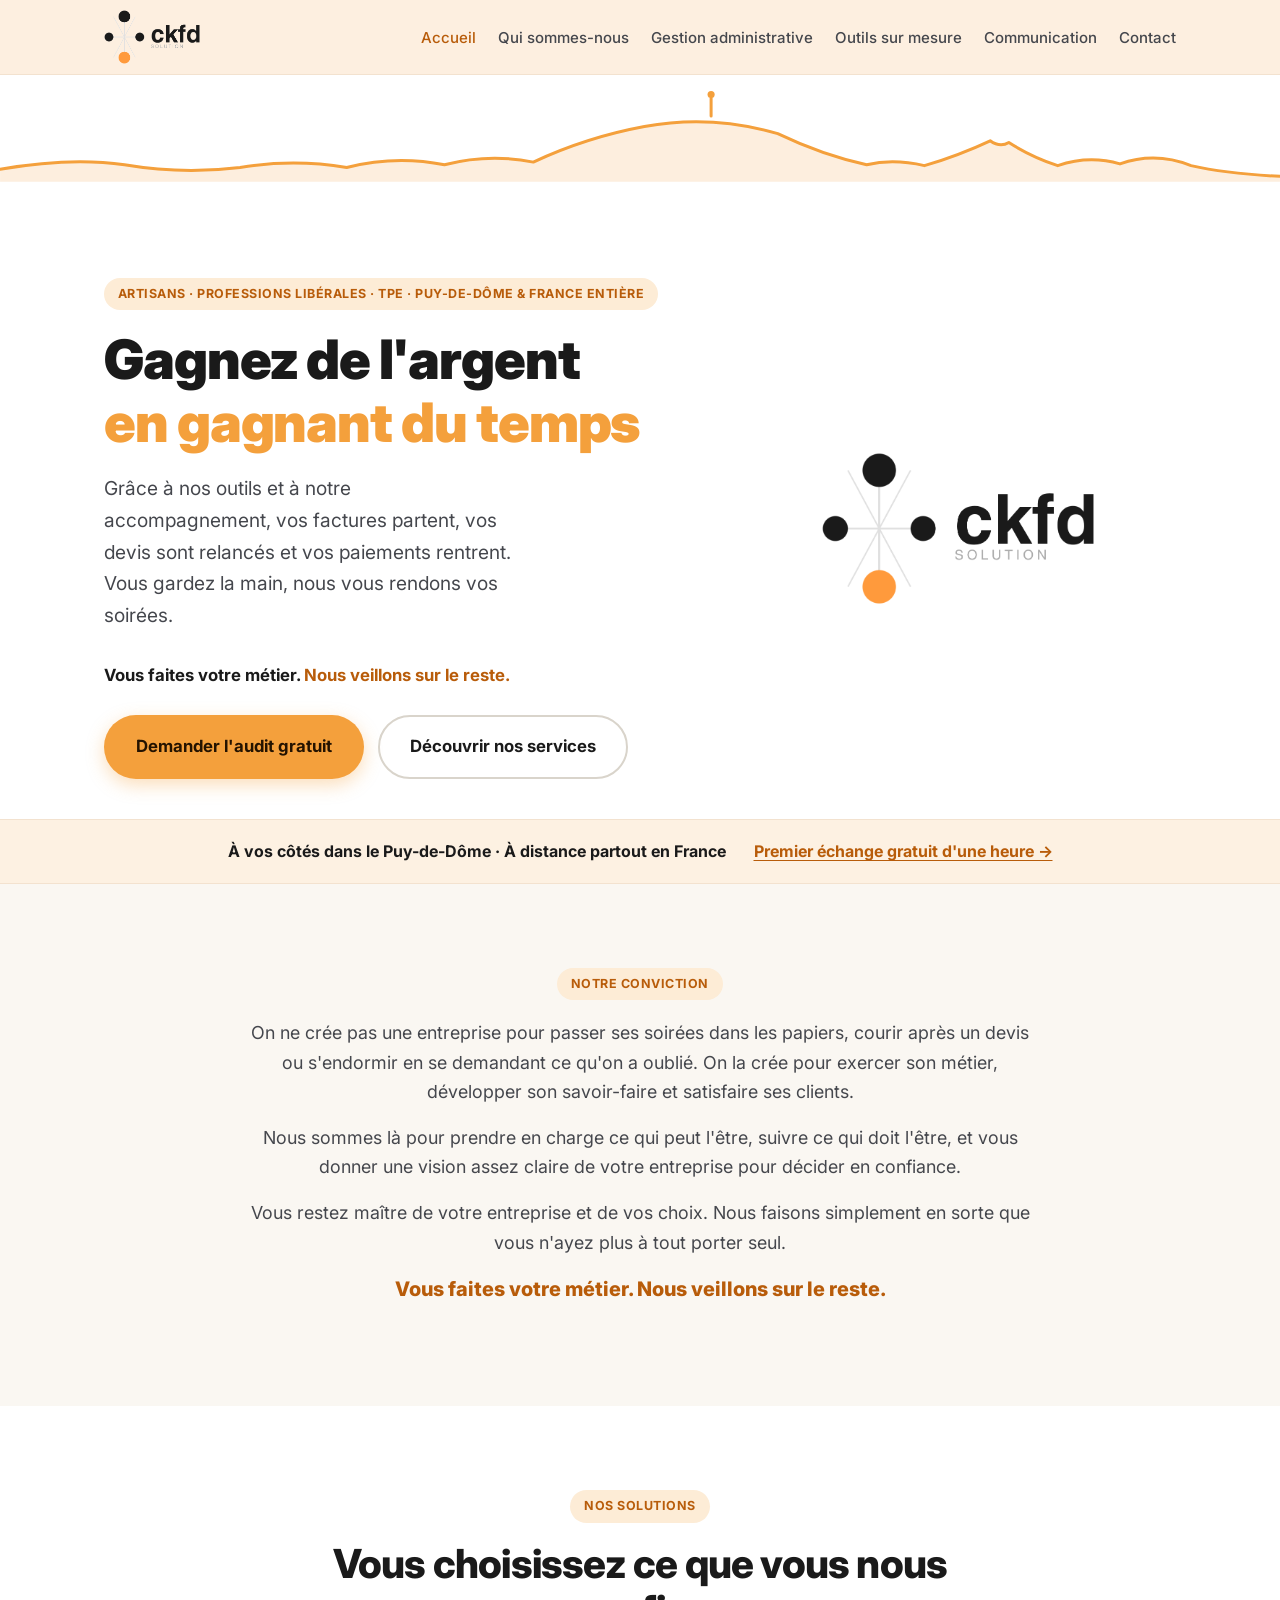
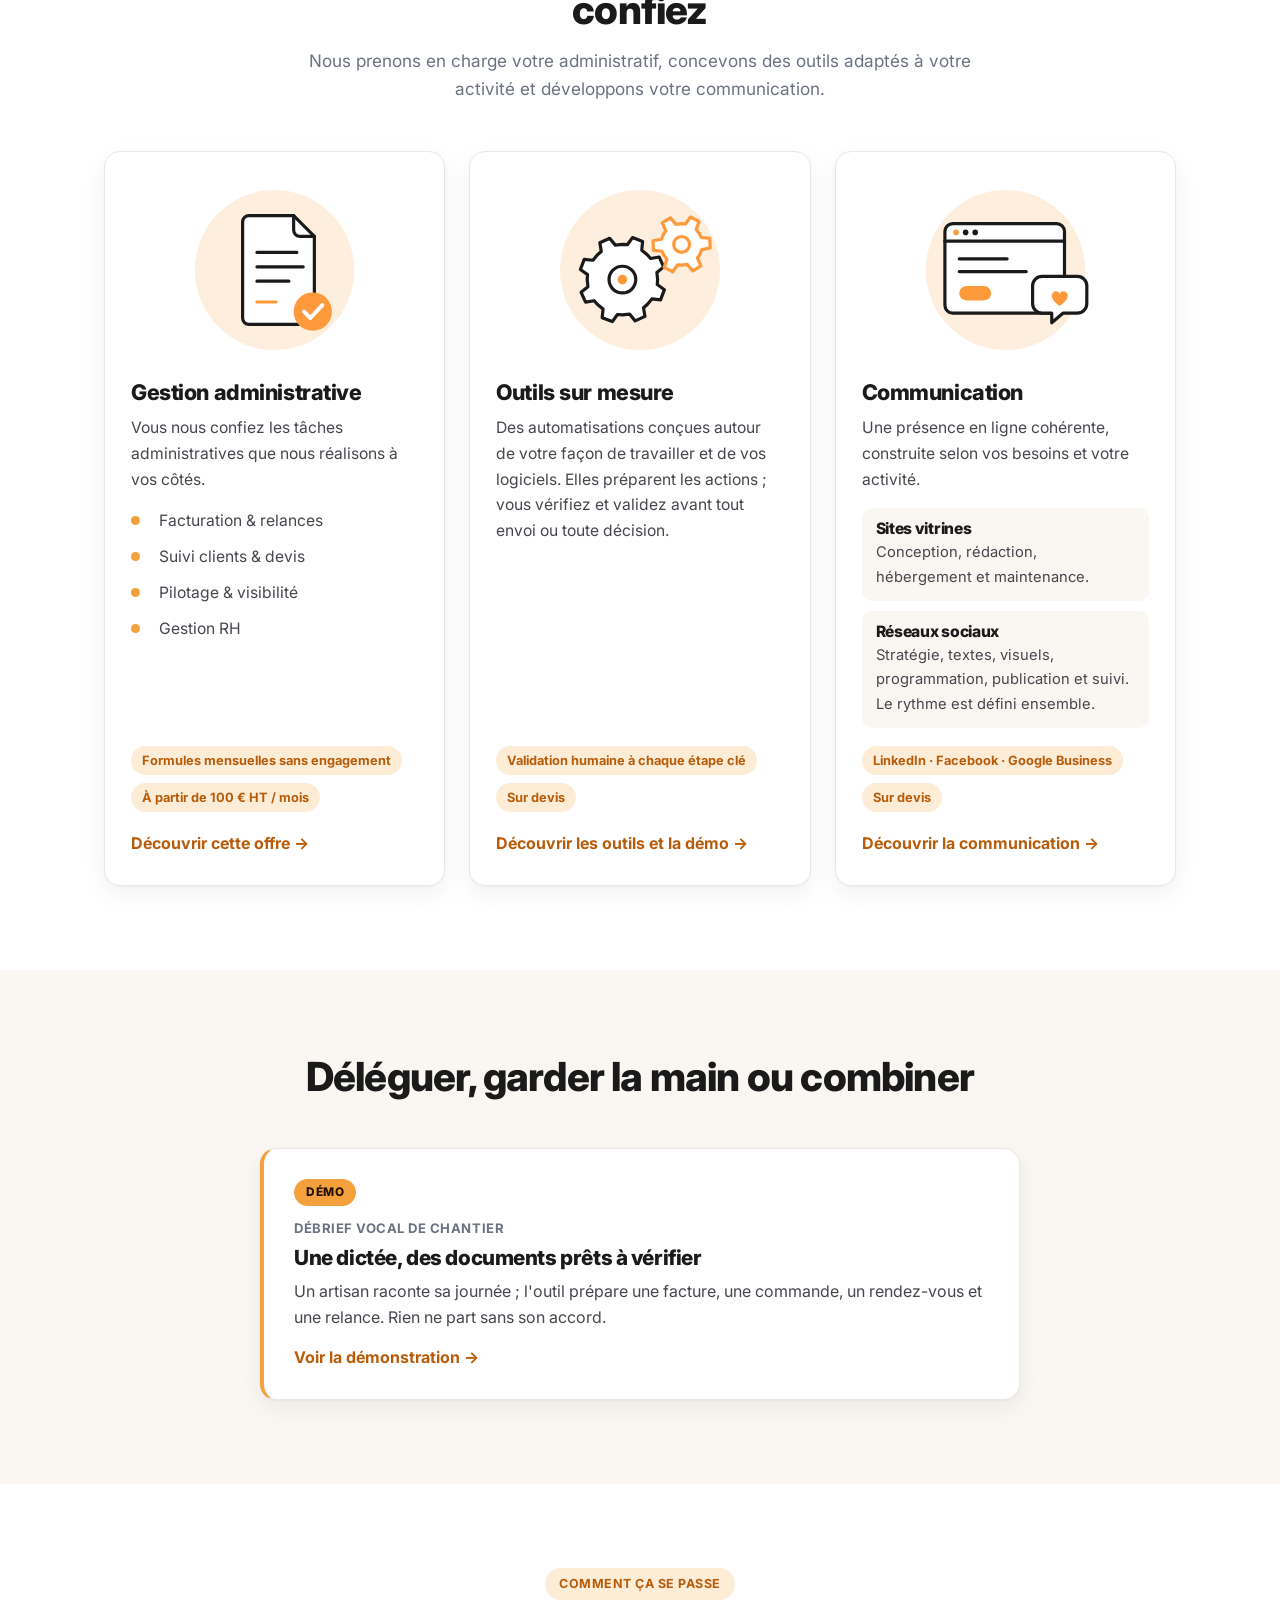
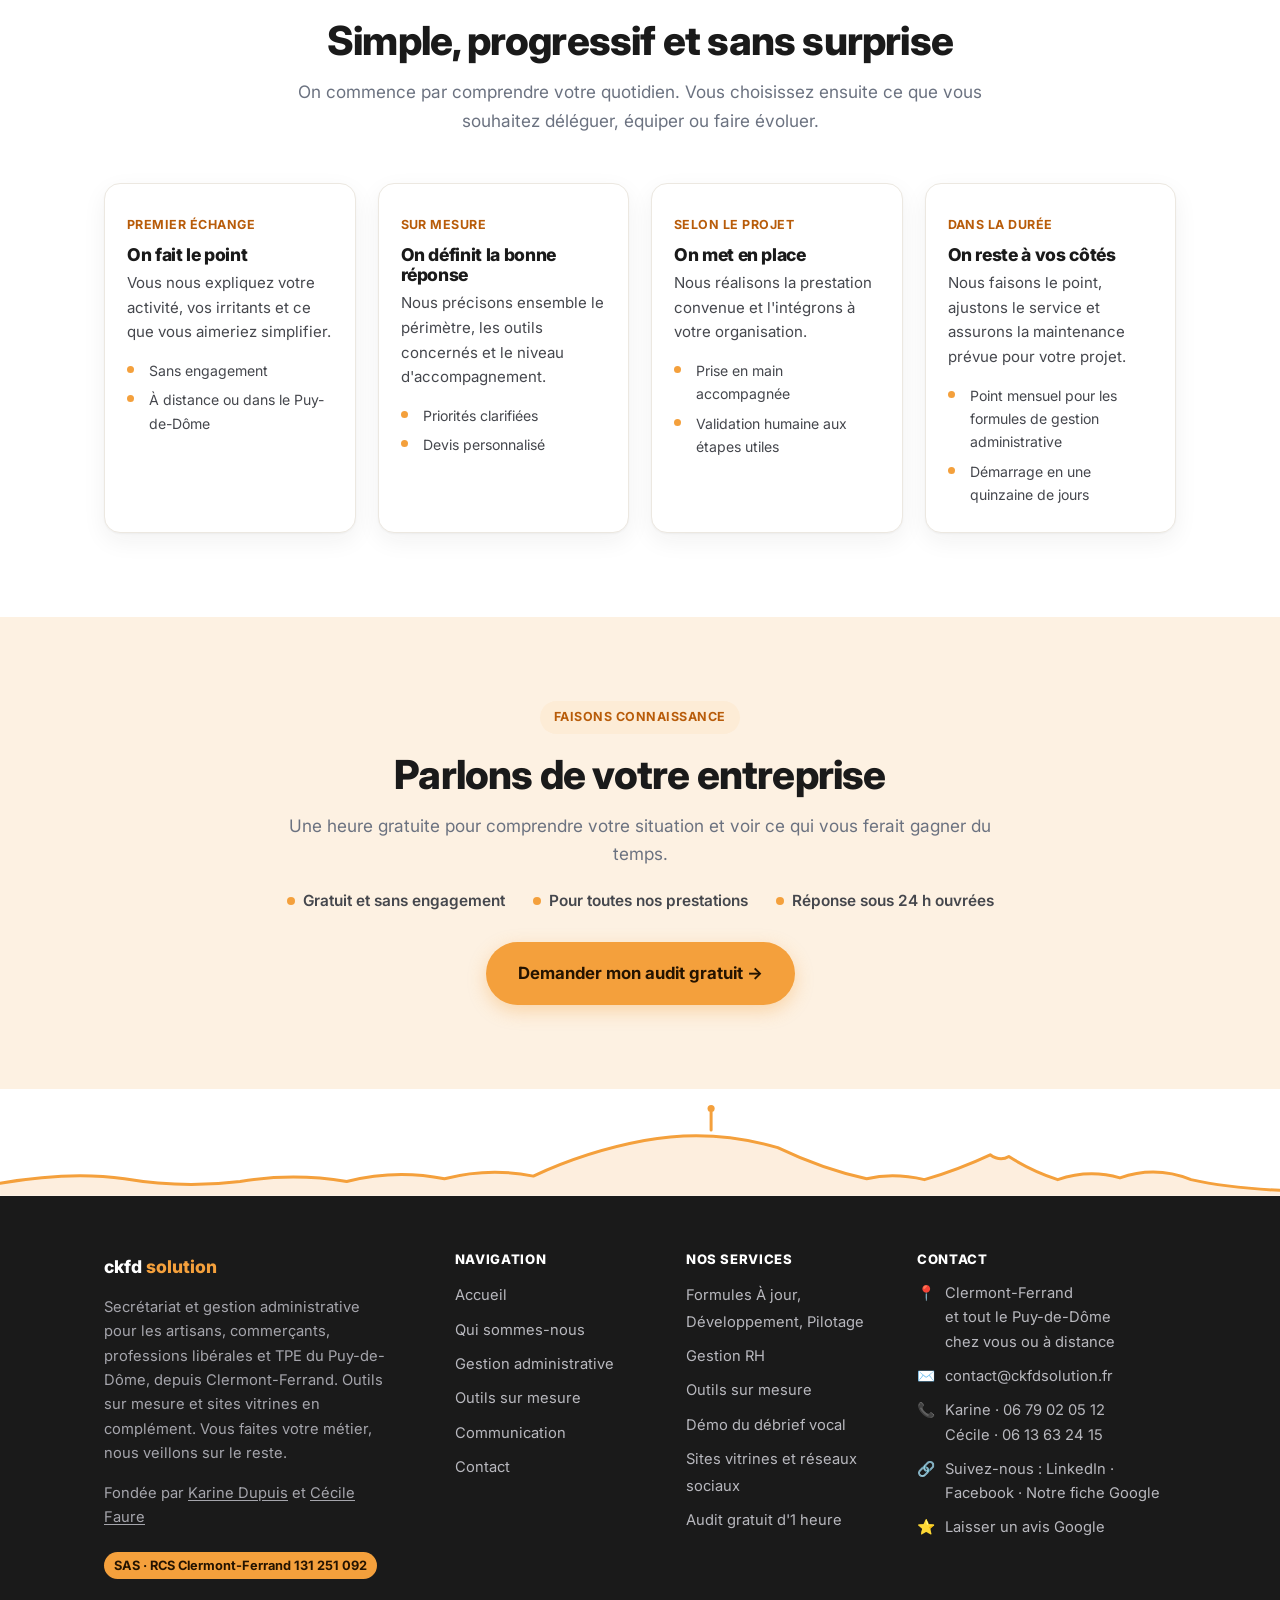
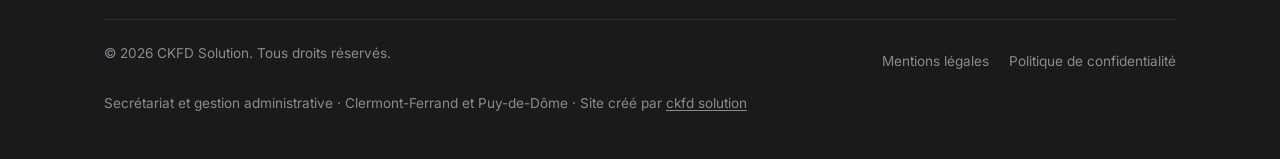
==== index.html @ d15d769a "SEO : nouveau pied de page commun aux 8 pages (zone, fondatrices, réseaux, avis Google) Co-Authored-" ====
<!DOCTYPE html>
<html lang="fr">
<head>
  <meta charset="UTF-8">
  <meta name="viewport" content="width=device-width, initial-scale=1.0">
  <meta name="msvalidate.01" content="67AC77910C7FA93479D313AF6CF95328" />
  <title>Secrétaire indépendante à Clermont-Ferrand · CKFD Solution</title>
  <meta name="description" content="Secrétaire indépendante à Clermont-Ferrand pour artisans et TPE du Puy-de-Dôme : facturation, relances de devis et de factures, gestion administrative.">
  <link rel="canonical" href="https://www.ckfdsolution.fr/">
  <meta property="og:type" content="website">
  <meta property="og:site_name" content="CKFD Solution">
  <meta property="og:locale" content="fr_FR">
  <meta property="og:title" content="Secrétaire indépendante à Clermont-Ferrand · CKFD Solution">
  <meta property="og:description" content="Secrétaire indépendante à Clermont-Ferrand pour artisans et TPE du Puy-de-Dôme : facturation, relances de devis et de factures, gestion administrative.">
  <meta property="og:url" content="https://www.ckfdsolution.fr/">
  <meta property="og:image" content="https://www.ckfdsolution.fr/assets/karine-cecile.jpg">
  <meta property="og:image:width" content="1600">
  <meta property="og:image:height" content="737">
  <meta property="og:image:alt" content="Karine Dupuis et Cécile Faure, fondatrices de CKFD Solution">
  <meta name="twitter:card" content="summary_large_image">
  <link rel="icon" href="/assets/favicon-48.png" sizes="48x48" type="image/png">
  <link rel="apple-touch-icon" href="/assets/apple-touch-icon.png">
  <link rel="preconnect" href="https://fonts.googleapis.com">
  <link rel="preconnect" href="https://fonts.gstatic.com" crossorigin>
  <link href="https://fonts.googleapis.com/css2?family=Inter:wght@300;400;500;600;700;800;900&display=swap" rel="stylesheet">
  <link rel="stylesheet" href="styles.css">
  <script type="application/ld+json">
{
    "@context": "https://schema.org",
    "@type": "ProfessionalService",
    "@id": "https://www.ckfdsolution.fr/#entreprise",
    "name": "CKFD Solution",
    "legalName": "CKFD Solution SAS",
    "url": "https://www.ckfdsolution.fr/",
    "logo": "https://www.ckfdsolution.fr/assets/logo-ckfd.png",
    "image": "https://www.ckfdsolution.fr/assets/karine-cecile.jpg",
    "description": "Gestion administrative et RH pour les artisans, professions libérales et TPE du Puy-de-Dôme : facturation, relances, suivi des devis, préparation de la paie, tableaux de bord. Outils sur mesure, sites vitrines et réseaux sociaux partout en France.",
    "slogan": "Vous faites votre métier. Nous veillons sur le reste.",
    "email": "contact@ckfdsolution.fr",
    "telephone": "+33679020512",
    "address": {
      "@type": "PostalAddress",
      "streetAddress": "34 rue du Clos Four",
      "postalCode": "63100",
      "addressLocality": "Clermont-Ferrand",
      "addressRegion": "Auvergne-Rhône-Alpes",
      "addressCountry": "FR"
    },
    "areaServed": [
      { "@type": "AdministrativeArea", "name": "Puy-de-Dôme" },
      { "@type": "Country", "name": "France" }
    ],
    "identifier": [
      {
        "@type": "PropertyValue",
        "propertyID": "SIRET",
        "value": "13125109200014"
      }
    ],
    "founder": [
      {
        "@type": "Person",
        "name": "Karine Dupuis",
          "sameAs": "https://www.linkedin.com/in/karinedupuis-ckfd",
        "jobTitle": "Présidente",
        "telephone": "+33679020512"
      },
      {
        "@type": "Person",
        "name": "Cécile Faure",
          "sameAs": "https://www.linkedin.com/in/cecilefaureckfd",
        "jobTitle": "Directrice générale",
        "telephone": "+33613632415"
      }
    ],
    "knowsAbout": [
      "Gestion administrative",
      "Facturation",
      "Relance des impayés",
      "Suivi des devis",
      "Préparation des éléments variables de paie",
      "DPAE",
      "Tableaux de bord de gestion"
    ],
    "priceRange": "À partir de 100 € HT / mois",
    "hasOfferCatalog": {
      "@type": "OfferCatalog",
      "name": "Services CKFD Solution",
      "itemListElement": [
        {
          "@type": "Offer",
          "name": "À jour",
          "url": "https://www.ckfdsolution.fr/gestion-administrative.html#formules",
          "priceSpecification": {
            "@type": "UnitPriceSpecification",
            "price": 100,
            "priceCurrency": "EUR",
            "unitText": "mois",
            "valueAddedTaxIncluded": false
          }
        },
        {
          "@type": "Offer",
          "name": "Développement",
          "url": "https://www.ckfdsolution.fr/gestion-administrative.html#formules",
          "priceSpecification": {
            "@type": "UnitPriceSpecification",
            "price": 180,
            "priceCurrency": "EUR",
            "unitText": "mois",
            "valueAddedTaxIncluded": false
          }
        },
        {
          "@type": "Offer",
          "name": "Pilotage",
          "url": "https://www.ckfdsolution.fr/gestion-administrative.html#formules",
          "priceSpecification": {
            "@type": "UnitPriceSpecification",
            "price": 260,
            "priceCurrency": "EUR",
            "unitText": "mois",
            "valueAddedTaxIncluded": false
          }
        },
        {
          "@type": "Offer",
          "name": "Gestion RH",
          "url": "https://www.ckfdsolution.fr/gestion-administrative.html#rh"
        },
        {
          "@type": "Offer",
          "name": "Outils sur mesure",
          "url": "https://www.ckfdsolution.fr/outils.html"
        },
        {
          "@type": "Offer",
          "name": "Sites vitrines et réseaux sociaux",
          "url": "https://www.ckfdsolution.fr/communication.html"
        }
      ]
    }
  }
  </script>
</head>
<body>

<nav class="navbar">
  <div class="container">
    <a href="index.html" class="navbar-logo">
      <img src="assets/logo-ckfd.png" alt="ckfd solution, gestion administrative">
    </a>
    <ul class="navbar-nav">
      <li><a href="index.html" class="active">Accueil</a></li>
      <li><a href="qui-sommes-nous.html">Qui sommes-nous</a></li>
      <li><a href="gestion-administrative.html">Gestion administrative</a></li>
      <li><a href="outils.html">Outils sur mesure</a></li>
      <li><a href="communication.html">Communication</a></li>
      <li><a href="contact.html">Contact</a></li>
    </ul>
    <button class="hamburger" id="hamburger" aria-label="Menu">
      <span></span><span></span><span></span>
    </button>
  </div>
</nav>

<div class="mobile-menu" id="mobileMenu">
  <a href="index.html">Accueil</a>
  <a href="qui-sommes-nous.html">Qui sommes-nous</a>
  <a href="gestion-administrative.html">Gestion administrative</a>
  <a href="outils.html">Outils sur mesure</a>
  <a href="communication.html">Communication</a>
  <a href="contact.html">Contact</a>
</div>

<!-- ===== CHAÎNE DES PUYS (haut) ===== -->
<div class="puys puys-top" aria-hidden="true">
  <svg viewBox="0 0 1440 120" xmlns="http://www.w3.org/2000/svg">
    <path class="puys-fill" d="M0,114 Q60,111 100,102 Q140,86 180,100 Q215,90 250,102 Q280,92 305,76 Q315,82 326,74 Q360,90 400,102 Q435,94 465,101 Q515,90 565,66 Q640,44 715,58 Q780,70 840,98 Q890,88 940,101 Q995,90 1050,104 Q1110,94 1170,104 Q1235,112 1300,101 Q1360,92 1440,106 L1440,120 L0,120 Z"/>
    <path class="puys-line" vector-effect="non-scaling-stroke" fill="none" d="M0,114 Q60,111 100,102 Q140,86 180,100 Q215,90 250,102 Q280,92 305,76 Q315,82 326,74 Q360,90 400,102 Q435,94 465,101 Q515,90 565,66 Q640,44 715,58 Q780,70 840,98 Q890,88 940,101 Q995,90 1050,104 Q1110,94 1170,104 Q1235,112 1300,101 Q1360,92 1440,106"/>
    <line class="puys-line" vector-effect="non-scaling-stroke" x1="640" y1="46" x2="640" y2="26"/>
    <circle class="puys-dot" cx="640" cy="22" r="4"/>
  </svg>
</div>

<!-- ===== HERO ===== -->
<section class="hero" id="accueil">
  <div class="container">
    <div class="hero-inner">
      <div class="hero-content">
        <div class="tag">Artisans · Professions libérales · TPE · Puy-de-Dôme &amp; France entière</div>
        <h1 class="hero-title">
          Gagnez de l'argent<br>
          <span>en gagnant du temps</span>
        </h1>
        <p class="hero-subtitle">
          Grâce à nos outils et à notre accompagnement, vos factures partent, vos devis
          sont relancés et vos paiements rentrent. Vous gardez la main,
          nous vous rendons vos soirées.
        </p>
        <p class="hero-signature">
          Vous faites votre métier. <span>Nous veillons sur le reste.</span>
        </p>
        <div class="hero-actions">
          <a href="contact.html" class="btn btn-primary btn-lg">Demander l'audit gratuit</a>
          <a href="#services" class="btn btn-outline btn-lg">Découvrir nos services</a>
        </div>
      </div>
      <div class="hero-visual">
        <div class="hero-brand">
          <img src="assets/logo-ckfd.png" alt="ckfd solution, gestion administrative">
        </div>
      </div>
    </div>
  </div>
</section>

<!-- ===== ZONE D'INTERVENTION ===== -->
<section class="coverage-strip" aria-label="Zone d'intervention">
  <div class="container">
    <p>À vos côtés dans le Puy-de-Dôme<span class="coverage-sep"> · </span><br class="coverage-break">À distance partout en France</p>
    <a href="contact.html">Premier échange gratuit d'une heure →</a>
  </div>
</section>

<!-- ===== NOTRE CONVICTION ===== -->
<section class="conviction" id="conviction">
  <div class="container">
    <div class="conviction-box">
      <div class="tag">Notre conviction</div>
      <p>On ne crée pas une entreprise pour passer ses soirées dans les papiers, courir après un devis
        ou s'endormir en se demandant ce qu'on a oublié. On la crée pour exercer son métier,
        développer son savoir-faire et satisfaire ses clients.</p>
      <p>Nous sommes là pour prendre en charge ce qui peut l'être, suivre ce qui doit l'être, et vous donner
        une vision assez claire de votre entreprise pour décider en confiance.</p>
      <p>Vous restez maître de votre entreprise et de vos choix. Nous faisons simplement en sorte
        que vous n'ayez plus à tout porter seul.</p>
      <p class="signature">Vous faites votre métier. Nous veillons sur le reste.</p>
    </div>
  </div>
</section>

<!-- ===== NOS SOLUTIONS ===== -->
<section id="services">
  <div class="container">
    <div class="section-head">
      <div class="tag">Nos solutions</div>
      <h2 class="section-title">Vous choisissez ce que vous nous confiez</h2>
      <p class="section-subtitle">Nous prenons en charge votre administratif, concevons des outils adaptés à votre activité et développons votre communication.</p>
    </div>
    <div class="services-grid">
      <article class="service-card reveal">
        <img class="service-illus" src="assets/illus-gestion.svg" alt="" width="360" height="240">
        <h3>Gestion administrative</h3>
        <p>Vous nous confiez les tâches administratives que nous réalisons à vos côtés.</p>
        <ul class="check-list">
          <li>Facturation &amp; relances</li>
          <li>Suivi clients &amp; devis</li>
          <li>Pilotage &amp; visibilité</li>
          <li>Gestion RH</li>
        </ul>
        <div class="service-tags">
          <span>Formules mensuelles sans engagement</span>
          <span>À partir de 100 € HT / mois</span>
        </div>
        <a href="gestion-administrative.html" class="service-link">Découvrir cette offre →</a>
      </article>
      <article class="service-card reveal">
        <img class="service-illus" src="assets/illus-outils.svg" alt="" width="360" height="240">
        <h3>Outils sur mesure</h3>
        <p>Des automatisations conçues autour de votre façon de travailler et de vos logiciels. Elles préparent les actions ; vous vérifiez et validez avant tout envoi ou toute décision.</p>
        <div class="service-tags">
          <span>Validation humaine à chaque étape clé</span>
          <span>Sur devis</span>
        </div>
        <a href="outils.html" class="service-link">Découvrir les outils et la démo →</a>
      </article>
      <article class="service-card reveal">
        <img class="service-illus" src="assets/illus-communication.svg" alt="" width="360" height="240">
        <h3>Communication</h3>
        <p>Une présence en ligne cohérente, construite selon vos besoins et votre activité.</p>
        <div class="service-offers">
          <div class="service-offer">
            <h4>Sites vitrines</h4>
            <p>Conception, rédaction, hébergement et maintenance.</p>
          </div>
          <div class="service-offer">
            <h4>Réseaux sociaux</h4>
            <p>Stratégie, textes, visuels, programmation, publication et suivi. Le rythme est défini ensemble.</p>
          </div>
        </div>
        <div class="service-tags">
          <span>LinkedIn · Facebook · Google Business</span>
          <span>Sur devis</span>
        </div>
        <a href="communication.html" class="service-link">Découvrir la communication →</a>
      </article>
    </div>
  </div>
</section>

<!-- ===== DÉLÉGUER, GARDER LA MAIN OU COMBINER ===== -->
<section class="section-soft" id="cas-usage">
  <div class="container">
    <div class="section-head">
      <h2 class="section-title">Déléguer, garder la main ou combiner</h2>
    </div>
    <a class="usecase-card reveal" href="outils.html#demo">
      <span class="badge-demo">Démo</span>
      <div class="usecase-sector">Débrief vocal de chantier</div>
      <h3>Une dictée, des documents prêts à vérifier</h3>
      <p>Un artisan raconte sa journée ; l'outil prépare une facture, une commande, un rendez-vous et une relance. Rien ne part sans son accord.</p>
      <span class="service-link">Voir la démonstration →</span>
    </a>
  </div>
</section>

<!-- ===== COMMENT ÇA SE PASSE ===== -->
<section id="methodo">
  <div class="container">
    <div class="section-head">
      <div class="tag">Comment ça se passe</div>
      <h2 class="section-title">Simple, progressif et sans surprise</h2>
      <p class="section-subtitle">On commence par comprendre votre quotidien. Vous choisissez ensuite ce que vous souhaitez déléguer, équiper ou faire évoluer.</p>
    </div>
    <div class="steps-grid">
      <div class="step reveal">
        <div class="step-label">Premier échange</div>
        <h3>On fait le point</h3>
        <p>Vous nous expliquez votre activité, vos irritants et ce que vous aimeriez simplifier.</p>
        <ul class="check-list">
          <li>Sans engagement</li>
          <li>À distance ou dans le Puy-de-Dôme</li>
        </ul>
      </div>
      <div class="step reveal">
        <div class="step-label">Sur mesure</div>
        <h3>On définit la bonne réponse</h3>
        <p>Nous précisons ensemble le périmètre, les outils concernés et le niveau d'accompagnement.</p>
        <ul class="check-list">
          <li>Priorités clarifiées</li>
          <li>Devis personnalisé</li>
        </ul>
      </div>
      <div class="step reveal">
        <div class="step-label">Selon le projet</div>
        <h3>On met en place</h3>
        <p>Nous réalisons la prestation convenue et l'intégrons à votre organisation.</p>
        <ul class="check-list">
          <li>Prise en main accompagnée</li>
          <li>Validation humaine aux étapes utiles</li>
        </ul>
      </div>
      <div class="step reveal">
        <div class="step-label">Dans la durée</div>
        <h3>On reste à vos côtés</h3>
        <p>Nous faisons le point, ajustons le service et assurons la maintenance prévue pour votre projet.</p>
        <ul class="check-list">
          <li>Point mensuel pour les formules de gestion administrative</li>
          <li>Démarrage en une quinzaine de jours</li>
        </ul>
      </div>
    </div>
  </div>
</section>

<!-- ===== CTA FINAL / AUDIT ===== -->
<section class="cta-final" id="audit">
  <div class="container">
    <div class="cta-box">
      <div class="tag">Faisons connaissance</div>
      <h2 class="section-title">Parlons de votre entreprise</h2>
      <p class="section-subtitle">Une heure gratuite pour comprendre votre situation et voir ce qui vous ferait gagner du temps.</p>
      <div class="cta-perks">
        <div class="cta-perk">Gratuit et sans engagement</div>
        <div class="cta-perk">Pour toutes nos prestations</div>
        <div class="cta-perk">Réponse sous 24 h ouvrées</div>
      </div>
      <div style="margin-top:28px;">
        <a href="contact.html" class="btn btn-primary btn-lg">Demander mon audit gratuit →</a>
      </div>
    </div>
  </div>
</section>

<!-- ===== CHAÎNE DES PUYS (bas) ===== -->
<div class="puys puys-bottom" aria-hidden="true">
  <svg viewBox="0 0 1440 120" xmlns="http://www.w3.org/2000/svg">
    <path class="puys-fill" d="M0,114 Q60,111 100,102 Q140,86 180,100 Q215,90 250,102 Q280,92 305,76 Q315,82 326,74 Q360,90 400,102 Q435,94 465,101 Q515,90 565,66 Q640,44 715,58 Q780,70 840,98 Q890,88 940,101 Q995,90 1050,104 Q1110,94 1170,104 Q1235,112 1300,101 Q1360,92 1440,106 L1440,120 L0,120 Z"/>
    <path class="puys-line" vector-effect="non-scaling-stroke" fill="none" d="M0,114 Q60,111 100,102 Q140,86 180,100 Q215,90 250,102 Q280,92 305,76 Q315,82 326,74 Q360,90 400,102 Q435,94 465,101 Q515,90 565,66 Q640,44 715,58 Q780,70 840,98 Q890,88 940,101 Q995,90 1050,104 Q1110,94 1170,104 Q1235,112 1300,101 Q1360,92 1440,106"/>
    <line class="puys-line" vector-effect="non-scaling-stroke" x1="640" y1="46" x2="640" y2="26"/>
    <circle class="puys-dot" cx="640" cy="22" r="4"/>
  </svg>
</div>

<!-- ===== FOOTER ===== -->
<footer>
  <div class="container">
    <div class="footer-grid">
      <div class="footer-brand">
        <div class="footer-logo">
          <span class="logo-name">ckfd <span>solution</span></span>
        </div>
        <p class="footer-description">
          Secrétariat et gestion administrative pour les artisans, commerçants, professions libérales
          et TPE du Puy-de-Dôme, depuis Clermont-Ferrand. Outils sur mesure et sites vitrines en complément.
          Vous faites votre métier, nous veillons sur le reste.
        </p>
        <p class="footer-description">Fondée par <a href="https://www.linkedin.com/in/karinedupuis-ckfd" target="_blank" rel="noopener">Karine Dupuis</a> et <a href="https://www.linkedin.com/in/cecilefaureckfd" target="_blank" rel="noopener">Cécile Faure</a></p>
        <span class="footer-immat">SAS · RCS Clermont-Ferrand 131 251 092</span>
      </div>
      <div class="footer-col">
        <h4>Navigation</h4>
        <ul>
          <li><a href="/">Accueil</a></li>
          <li><a href="qui-sommes-nous.html">Qui sommes-nous</a></li>
          <li><a href="gestion-administrative.html">Gestion administrative</a></li>
          <li><a href="outils.html">Outils sur mesure</a></li>
          <li><a href="communication.html">Communication</a></li>
          <li><a href="contact.html">Contact</a></li>
        </ul>
      </div>
      <div class="footer-col">
        <h4>Nos services</h4>
        <ul>
          <li><a href="gestion-administrative.html#formules">Formules À jour, Développement, Pilotage</a></li>
          <li><a href="gestion-administrative.html#rh">Gestion RH</a></li>
          <li><a href="outils.html">Outils sur mesure</a></li>
          <li><a href="outils.html#demo">Démo du débrief vocal</a></li>
          <li><a href="communication.html">Sites vitrines et réseaux sociaux</a></li>
          <li><a href="contact.html">Audit gratuit d'1 heure</a></li>
        </ul>
      </div>
      <div class="footer-col">
        <h4>Contact</h4>
        <div class="footer-contact-item">📍 <span>Clermont-Ferrand<br>et tout le Puy-de-Dôme<br>chez vous ou à distance</span></div>
        <div class="footer-contact-item">✉️ <a href="mailto:contact@ckfdsolution.fr">contact@ckfdsolution.fr</a></div>
        <div class="footer-contact-item">📞 <span>Karine · <a href="tel:+33679020512">06 79 02 05 12</a><br>Cécile · <a href="tel:+33613632415">06 13 63 24 15</a></span></div>
        <div class="footer-contact-item">🔗 <span>Suivez-nous : <a href="https://www.linkedin.com/company/ckfdsolution/" target="_blank" rel="noopener">LinkedIn</a> · <a href="https://www.facebook.com/profile.php?id=61590576364913" target="_blank" rel="noopener">Facebook</a> · <a href="https://www.google.com/maps?cid=9878234616360781714" target="_blank" rel="noopener">Notre fiche Google</a></span></div>
        <div class="footer-contact-item">⭐ <a href="https://g.page/r/CZLHJuQLihaJEBM/review" target="_blank" rel="noopener">Laisser un avis Google</a></div>
      </div>
    </div>
    <div class="footer-bottom">
      <p>© 2026 CKFD Solution. Tous droits réservés.</p>
      <div class="footer-legal">
        <a href="mentions-legales.html">Mentions légales</a>
        <a href="politique-confidentialite.html">Politique de confidentialité</a>
      </div>
      <p>Secrétariat et gestion administrative · Clermont-Ferrand et Puy-de-Dôme · Site créé par <a href="communication.html" rel="nofollow">ckfd solution</a></p>
    </div>
  </div>
</footer>

<script src="script.js"></script>
</body>
</html>
---- styles.css ----
/* =========================================================
   CKFD SOLUTION · Feuille de style
   Charte claire + accent orange (marque ckfd)
   Gestion administrative · Puy-de-Dôme
   ========================================================= */

/* ---------- Reset ---------- */
*,
*::before,
*::after { box-sizing: border-box; margin: 0; padding: 0; }

:root {
  /* Couleurs */
  --bg:          #ffffff;
  --bg-soft:     #faf7f2;   /* crème doux : sections alternées */
  --bg-warm:     #fdf1e2;   /* orange très clair : bandes accent */
  --ink:         #1a1a1a;   /* titres */
  --text:        #45474d;   /* corps */
  --muted:       #6b7280;   /* secondaire */
  --line:        #ece8e1;   /* filets / bordures */
  --accent:      #f4a03c;   /* orange marque */
  --accent-strong:#e07d14;  /* orange foncé (hover) */
  --accent-ink:  #b85c0a;   /* orange lisible pour petit texte sur blanc */
  --accent-soft: #fdecd6;   /* orange pâle : pastilles, tags */
  --white:       #ffffff;

  /* Rayons & ombres */
  --radius:      16px;
  --radius-sm:   10px;
  --radius-lg:   26px;
  --shadow:      0 1px 2px rgba(26,26,26,.04), 0 8px 24px rgba(26,26,26,.06);
  --shadow-lg:   0 10px 40px rgba(26,26,26,.10);

  /* Mise en page */
  --maxw:        1120px;
  --nav-h:       74px;
}

html { scroll-behavior: smooth; }

body {
  font-family: 'Inter', -apple-system, BlinkMacSystemFont, 'Segoe UI', Roboto, Arial, sans-serif;
  color: var(--text);
  background: var(--bg);
  line-height: 1.65;
  -webkit-font-smoothing: antialiased;
  text-rendering: optimizeLegibility;
}

/* ---------- Base typographie ---------- */
h1, h2, h3, h4 { color: var(--ink); line-height: 1.15; font-weight: 800; letter-spacing: -.02em; }
p { margin: 0 0 1rem; }
a { color: inherit; text-decoration: none; }
img, svg { max-width: 100%; display: block; }
strong { color: var(--ink); font-weight: 700; }

/* ---------- Conteneur & sections ---------- */
.container { width: 100%; max-width: var(--maxw); margin: 0 auto; padding: 0 24px; }

section { padding: 84px 0; }
.section-soft { background: var(--bg-soft); }
.section-tight { padding: 56px 0; }

.section-head { max-width: 720px; margin: 0 auto 48px; text-align: center; }
.section-title { font-size: clamp(1.7rem, 3.4vw, 2.5rem); }
.section-subtitle { color: var(--muted); font-size: 1.075rem; margin-top: 14px; }

/* ---------- Tag / étiquette ---------- */
.tag {
  display: inline-block;
  background: var(--accent-soft);
  color: var(--accent-ink);
  font-size: .78rem;
  font-weight: 700;
  letter-spacing: .04em;
  text-transform: uppercase;
  padding: 6px 14px;
  border-radius: 999px;
  margin-bottom: 18px;
}

/* ---------- Boutons ---------- */
.btn {
  display: inline-flex; align-items: center; justify-content: center; gap: 8px;
  font-family: inherit; font-weight: 700; font-size: .98rem;
  padding: 13px 24px; border-radius: 999px; border: 2px solid transparent;
  cursor: pointer; transition: transform .15s ease, background .2s ease, box-shadow .2s ease, color .2s ease;
  white-space: nowrap;
}
.btn-lg { padding: 16px 30px; font-size: 1.05rem; }
.btn-primary { background: var(--accent); color: #241300; box-shadow: 0 6px 18px rgba(244,160,60,.35); }
.btn-primary:hover { background: var(--accent-strong); color: #fff; transform: translateY(-2px); }
.btn-outline { background: transparent; color: var(--ink); border-color: #d9d4cb; }
.btn-outline:hover { border-color: var(--ink); transform: translateY(-2px); }
.btn-ghost { background: var(--white); color: var(--ink); border-color: var(--line); box-shadow: var(--shadow); }
.btn-ghost:hover { border-color: var(--accent); color: var(--accent-ink); }

/* ---------- Navbar ---------- */
.navbar {
  position: sticky; top: 0; z-index: 100;
  background: rgba(253,238,222,.92);   /* fond orange pâle */
  backdrop-filter: saturate(180%) blur(12px);
  border-bottom: 1px solid #f3e2cf;
}
.navbar .container { display: flex; align-items: center; justify-content: space-between; height: var(--nav-h); }

.navbar-logo { display: flex; align-items: center; gap: 12px; }
.navbar-logo img { height: 54px; width: auto; }
.navbar-logo .logo-baseline { display: flex; flex-direction: column; line-height: 1.05; }
.navbar-logo .logo-name { font-weight: 800; color: var(--ink); font-size: 1.15rem; letter-spacing: -.02em; }
.navbar-logo .logo-name span { color: var(--accent); }
.navbar-logo .logo-sub { font-size: .68rem; color: var(--muted); letter-spacing: .02em; text-transform: uppercase; font-weight: 600; }

.navbar-nav { display: flex; align-items: center; gap: 28px; list-style: none; }
.navbar-nav a { color: var(--text); font-weight: 500; font-size: .96rem; transition: color .2s ease; }
.navbar-nav a:hover, .navbar-nav a.active { color: var(--accent-ink); }

.navbar-actions { display: flex; align-items: center; gap: 12px; }

.hamburger { display: none; flex-direction: column; gap: 5px; background: none; border: none; cursor: pointer; padding: 8px; }
.hamburger span { width: 24px; height: 2px; background: var(--ink); border-radius: 2px; transition: .2s; }

.mobile-menu {
  position: fixed; top: var(--nav-h); left: 0; right: 0;
  background: var(--white); border-bottom: 1px solid var(--line);
  flex-direction: column; padding: 16px 24px 24px; gap: 4px;
  display: none; box-shadow: var(--shadow-lg); z-index: 99;
}
.mobile-menu.open { display: flex; }
.mobile-menu a { padding: 12px 4px; color: var(--text); font-weight: 500; border-bottom: 1px solid var(--line); }
.mobile-menu a.btn { margin-top: 12px; border-bottom: none; }

/* ---------- Hero ---------- */
.hero { position: relative; overflow: hidden; padding: 96px 0 0; background: var(--bg); }
.hero-inner { display: grid; grid-template-columns: 1.15fr .85fr; gap: 48px; align-items: center; padding-bottom: 40px; }
.hero-title { font-size: clamp(2.1rem, 5vw, 3.4rem); font-weight: 900; }
.hero-title span { color: var(--accent); }
.hero-subtitle { font-size: 1.2rem; color: var(--text); max-width: 34ch; margin: 20px 0 30px; }
.hero-signature { font-size: 1.05rem; font-weight: 700; color: var(--ink); margin-bottom: 26px; }
.hero-signature span { color: var(--accent-ink); }
.hero-actions { display: flex; flex-wrap: wrap; gap: 14px; }

.hero-visual { position: relative; display: flex; justify-content: center; align-items: center; }
.hero-brand { text-align: center; }
.hero-brand img { width: 274px; max-width: 100%; height: auto; }
.hero-brand-sub { margin-top: 10px; color: var(--muted); font-weight: 600; letter-spacing: .02em; font-size: .95rem; }

/* Chaîne des Puys : ligne orange (haut & bas de page) */
.puys { width: 100%; line-height: 0; overflow: hidden; }
.puys svg { width: 100%; height: auto; display: block; transform: scaleX(-1); } /* miroir : Pariou à droite */
.puys-fill { fill: #fdeede; }
.puys-line { fill: none; stroke: var(--accent); stroke-width: 3; stroke-linejoin: round; stroke-linecap: round; }
.puys-dot  { fill: var(--accent); }
.puys-label { fill: var(--muted); font-size: 15px; font-weight: 600; letter-spacing: .06em; }

/* ---------- Bandeau stats / chiffres ---------- */
.stats-bar { background: var(--bg-warm); }
.stats-grid { display: grid; grid-template-columns: repeat(3, 1fr); gap: 24px; text-align: center; }
.stat-number { font-size: clamp(1.8rem, 4vw, 2.6rem); font-weight: 900; color: var(--accent-ink); }
.stat-label { color: var(--text); font-size: .98rem; margin-top: 4px; }

/* ---------- Bloc conviction ---------- */
.conviction { background: var(--bg-soft); }
.conviction-box { max-width: 780px; margin: 0 auto; text-align: center; }
.conviction-box p { font-size: 1.12rem; }
.conviction-box .lead { font-size: 1.5rem; font-weight: 800; color: var(--ink); line-height: 1.3; margin-bottom: 24px; }
.conviction-box .signature { font-size: 1.25rem; font-weight: 800; color: var(--accent-ink); margin-top: 8px; }

/* ---------- Grilles de cartes ---------- */
.cards-grid { display: grid; grid-template-columns: repeat(3, 1fr); gap: 24px; }
.cards-grid.two { grid-template-columns: repeat(2, 1fr); }
.cards-grid.four { grid-template-columns: repeat(4, 1fr); }

.card {
  background: var(--white); border: 1px solid var(--line); border-radius: var(--radius);
  padding: 30px 26px; box-shadow: var(--shadow);
  transition: transform .2s ease, box-shadow .2s ease, border-color .2s ease;
}
.card:hover { transform: translateY(-4px); box-shadow: var(--shadow-lg); border-color: #e2ddd2; }
.card-icon {
  width: 52px; height: 52px; border-radius: 14px; background: var(--accent-soft);
  display: flex; align-items: center; justify-content: center; font-size: 1.6rem; margin-bottom: 18px;
}
.card h3 { font-size: 1.2rem; margin-bottom: 10px; }
.card p { color: var(--text); font-size: .98rem; margin: 0; }

/* liste à puces orange */
.check-list { list-style: none; display: flex; flex-direction: column; gap: 10px; }
.check-list li { position: relative; padding-left: 28px; color: var(--text); font-size: .98rem; }
.check-list li::before {
  content: ""; position: absolute; left: 0; top: .5em; width: 9px; height: 9px;
  background: var(--accent); border-radius: 50%;
}

/* ---------- Tarifs / formules ---------- */
.pricing-grid { display: grid; grid-template-columns: repeat(3, 1fr); gap: 24px; align-items: stretch; }
.plan {
  background: var(--white); border: 1px solid var(--line); border-radius: var(--radius-lg);
  padding: 32px 28px; display: flex; flex-direction: column; box-shadow: var(--shadow);
  position: relative; transition: transform .2s ease, box-shadow .2s ease;
}
.plan:hover { transform: translateY(-4px); box-shadow: var(--shadow-lg); }
.plan.featured { border: 2px solid var(--accent); box-shadow: 0 14px 40px rgba(244,160,60,.22); }
.plan-badge {
  position: absolute; top: -13px; left: 50%; transform: translateX(-50%);
  background: var(--accent); color: #241300; font-size: .72rem; font-weight: 800;
  text-transform: uppercase; letter-spacing: .05em; padding: 5px 14px; border-radius: 999px;
}
.plan-name { font-size: 1.4rem; font-weight: 900; color: var(--ink); }
.plan-tagline { color: var(--accent-ink); font-weight: 600; font-style: italic; font-size: .98rem; margin: 4px 0 18px; }
.plan-price { display: flex; align-items: baseline; gap: 6px; flex-wrap: wrap; margin-bottom: 4px; }
.plan-price .from { font-size: .85rem; color: var(--muted); font-weight: 600; }
.plan-price .amount { font-size: 2.1rem; font-weight: 900; color: var(--ink); }
.plan-price .period { font-size: .9rem; color: var(--muted); font-weight: 600; }
.plan-ttc { font-size: .85rem; color: var(--muted); margin-bottom: 20px; }
.plan .includes { font-size: .82rem; text-transform: uppercase; letter-spacing: .04em; color: var(--muted); font-weight: 700; margin-bottom: 12px; }
.plan .check-list { flex: 1; margin-bottom: 24px; }
.plan .btn { width: 100%; }

.pricing-note {
  max-width: 760px; margin: 32px auto 0; text-align: center; color: var(--muted);
  font-size: .95rem; background: var(--bg-soft); border: 1px dashed var(--line);
  border-radius: var(--radius-sm); padding: 16px 20px;
}

/* Tableau options / prestations */
.offer-table { width: 100%; border-collapse: collapse; background: var(--white);
  border: 1px solid var(--line); border-radius: var(--radius); overflow: hidden; }
.offer-table th, .offer-table td { padding: 16px 20px; text-align: left; border-bottom: 1px solid var(--line); font-size: .96rem; }
.offer-table th { background: var(--bg-soft); color: var(--ink); font-weight: 700; font-size: .82rem; text-transform: uppercase; letter-spacing: .03em; }
.offer-table tr:last-child td { border-bottom: none; }
.offer-table td:first-child { font-weight: 700; color: var(--ink); }
.offer-table .price-cell { color: var(--accent-ink); font-weight: 700; white-space: nowrap; }
.table-scroll { overflow-x: auto; }

/* ---------- FAQ ---------- */
.faq-grid { display: grid; grid-template-columns: repeat(2, 1fr); gap: 20px 40px; max-width: 960px; margin: 0 auto; }
.faq-item h4 { font-size: 1.05rem; margin-bottom: 6px; }
.faq-item h4::before { content: "› "; color: var(--accent); }
.faq-item p { color: var(--text); font-size: .96rem; margin: 0; }

/* ---------- Étapes (méthodo) ---------- */
.steps-grid { display: grid; grid-template-columns: repeat(4, 1fr); gap: 22px; }
.step {
  background: var(--white); border: 1px solid var(--line); border-radius: var(--radius);
  padding: 26px 22px; box-shadow: var(--shadow);
}
.step-number { font-size: 1.6rem; font-weight: 900; color: var(--accent); }
.step h3 { font-size: 1.1rem; margin: 8px 0 6px; }
.step p { font-size: .94rem; color: var(--text); margin: 0; }

/* ---------- Placeholders photos ---------- */
.photo-ph {
  background: repeating-linear-gradient(45deg, #f6f2ea, #f6f2ea 12px, #f1ece2 12px, #f1ece2 24px);
  border: 2px dashed #d9d1c3; border-radius: var(--radius);
  display: flex; flex-direction: column; align-items: center; justify-content: center;
  text-align: center; color: #9a917f; font-size: .9rem; font-weight: 600; padding: 24px; min-height: 220px;
}
.photo-ph::before { content: "📷"; font-size: 1.8rem; margin-bottom: 8px; }
.photo-ph.round { border-radius: 50%; width: 150px; height: 150px; min-height: 0; margin: 0 auto; }
.photo-ph.round::before { margin-bottom: 2px; }

/* ---------- Qui sommes-nous / storytelling ---------- */
.story { max-width: 820px; margin: 0 auto; }
.story h2 { font-size: clamp(1.5rem, 3vw, 2rem); margin-bottom: 8px; }
.story h3 { font-size: 1.35rem; margin: 0 0 14px; }
.story p { font-size: 1.06rem; }
.story .emph { font-weight: 700; color: var(--ink); }
.story-signature { font-weight: 800; color: var(--accent-ink); font-size: 1.15rem; margin-top: 10px; }
.story-photo { display: block; width: 100%; max-width: 860px; margin: 0 auto 44px; border-radius: var(--radius); box-shadow: var(--shadow-lg); }

.founder { display: grid; grid-template-columns: 180px 1fr; gap: 32px; align-items: start; }
.founder + .founder { margin-top: 56px; padding-top: 56px; border-top: 1px solid var(--line); }
.founder-photo { position: sticky; top: 100px; }
.founder-img { width: 150px; height: 150px; border-radius: 50%; object-fit: cover; display: block; margin: 0 auto; box-shadow: var(--shadow-lg); }
.founder-name { font-weight: 800; color: var(--ink); margin-top: 12px; text-align: center; }
.founder-role { color: var(--muted); font-size: .88rem; text-align: center; }

/* ---------- CTA final / audit ---------- */
.cta-final { background: var(--bg-warm); }
.cta-box { max-width: 760px; margin: 0 auto; text-align: center; }
.cta-perks { display: flex; flex-wrap: wrap; gap: 18px 28px; justify-content: center; margin-top: 20px; }
.cta-perk { display: flex; align-items: center; gap: 8px; color: var(--text); font-weight: 600; font-size: .96rem; }
.cta-perk::before { content: ""; width: 8px; height: 8px; background: var(--accent); border-radius: 50%; }

/* ---------- Contact ---------- */
.contact-hero { text-align: center; padding: 72px 0 40px; }
.contact-grid { display: grid; grid-template-columns: .8fr 1.2fr; gap: 32px; align-items: start; }

.contact-info-card { background: var(--bg-soft); border: 1px solid var(--line); border-radius: var(--radius); padding: 30px 28px; }
.contact-info-card h3 { font-size: 1.2rem; margin-bottom: 20px; }
.contact-detail { display: flex; gap: 14px; margin-bottom: 18px; }
.contact-detail-icon { font-size: 1.3rem; }
.contact-detail-text strong { display: block; color: var(--ink); font-size: .95rem; }
.contact-detail-text span, .contact-detail-text a { color: var(--muted); font-size: .95rem; }
.engagements { margin-top: 22px; padding-top: 22px; border-top: 1px solid var(--line); }
.engagements h4 { font-size: .82rem; text-transform: uppercase; letter-spacing: .04em; color: var(--muted); margin-bottom: 12px; }
.engagement-item { display: flex; align-items: center; gap: 10px; margin-bottom: 8px; color: var(--text); font-size: .95rem; }
.engagement-item::before { content: ""; width: 8px; height: 8px; background: var(--accent); border-radius: 50%; flex: 0 0 auto; }

.contact-form-card { background: var(--white); border: 1px solid var(--line); border-radius: var(--radius); padding: 30px 28px; box-shadow: var(--shadow); }
.form-row { display: grid; grid-template-columns: 1fr 1fr; gap: 16px; }
.form-group { margin-bottom: 16px; }
.form-group label { display: block; font-size: .9rem; font-weight: 600; color: var(--ink); margin-bottom: 6px; }
.required { color: var(--accent-ink); }
.form-group input, .form-group select, .form-group textarea {
  width: 100%; font-family: inherit; font-size: .98rem; color: var(--ink);
  background: var(--bg); border: 1px solid #d9d4cb; border-radius: var(--radius-sm); padding: 12px 14px;
  transition: border-color .2s ease, box-shadow .2s ease;
}
.form-group textarea { min-height: 140px; resize: vertical; }
.form-group input:focus, .form-group select:focus, .form-group textarea:focus {
  outline: none; border-color: var(--accent); box-shadow: 0 0 0 3px rgba(244,160,60,.18);
}
.form-privacy { font-size: .9rem; color: var(--muted); }
.form-consent { display: flex; gap: 10px; align-items: flex-start; margin-bottom: 18px; font-size: .88rem; color: var(--text); }
.form-consent input { margin-top: 4px; flex: 0 0 auto; }
.form-consent a { color: var(--accent-ink); text-decoration: underline; }
.form-submit { width: 100%; }
.form-message { margin-top: 16px; padding: 14px 16px; border-radius: var(--radius-sm); font-size: .95rem; display: none; }
.form-message.success { display: block; background: #e8f6ec; color: #1c7a3e; border: 1px solid #b9e3c6; }
.form-message.error { display: block; background: #fdeaea; color: #b42318; border: 1px solid #f5c4c0; }

/* ---------- Pages légales ---------- */
.legal { max-width: 820px; margin: 0 auto; }
.legal h1 { font-size: 2rem; margin-bottom: 8px; }
.legal .updated { color: var(--muted); font-size: .9rem; margin-bottom: 32px; }
.legal h2 { font-size: 1.25rem; margin: 32px 0 12px; }
.legal p, .legal li { color: var(--text); font-size: 1rem; }
.legal ul { padding-left: 20px; margin-bottom: 1rem; }
.legal .todo { background: var(--accent-soft); color: var(--accent-ink); font-weight: 600; padding: 1px 6px; border-radius: 4px; }
.legal .callout { background: var(--bg-soft); border-left: 3px solid var(--accent); border-radius: 0 var(--radius-sm) var(--radius-sm) 0; padding: 16px 20px; margin: 20px 0; }

/* ---------- Footer ---------- */
footer { background: #1a1a1a; color: #c9c9cd; padding: 56px 0 28px; }
footer h4 { color: #fff; font-size: .82rem; text-transform: uppercase; letter-spacing: .05em; margin-bottom: 14px; }
.footer-grid { display: grid; grid-template-columns: 1.6fr 1fr 1fr 1.3fr; gap: 32px; }
.footer-logo { display: flex; align-items: center; gap: 10px; margin-bottom: 14px; }
.footer-logo .logo-name { color: #fff; font-weight: 800; font-size: 1.1rem; }
.footer-logo .logo-name span { color: var(--accent); }
.footer-description { font-size: .92rem; color: #a5a5ac; max-width: 32ch; }
.footer-col ul { list-style: none; display: flex; flex-direction: column; gap: 8px; }
.footer-col a { color: #b8b8be; font-size: .92rem; transition: color .2s ease; }
.footer-col a:hover { color: var(--accent); }
.footer-contact-item { display: flex; gap: 10px; margin-bottom: 10px; font-size: .92rem; color: #b8b8be; }
.footer-contact-item a { color: #b8b8be; }
.footer-contact-item a:hover { color: var(--accent); }
.footer-immat { display: inline-block; margin-top: 6px; font-size: .8rem; color: #241300; background: var(--accent); font-weight: 700; padding: 3px 10px; border-radius: 999px; }
.footer-bottom { border-top: 1px solid #2e2e2e; margin-top: 40px; padding-top: 22px;
  display: flex; flex-wrap: wrap; gap: 12px; justify-content: space-between; align-items: center; font-size: .85rem; color: #8a8a90; }
.footer-legal { display: flex; gap: 20px; flex-wrap: wrap; }
.footer-legal a { color: #8a8a90; }
.footer-legal a:hover { color: var(--accent); }

/* ---------- Animation d'apparition ---------- */
.reveal { opacity: 0; transform: translateY(24px); transition: opacity .5s ease, transform .5s ease; }
.reveal.in { opacity: 1; transform: translateY(0); }

/* ---------- Contact : les deux chemins ---------- */
.choice-grid { display: grid; grid-template-columns: 1fr 1fr; gap: 20px; margin-bottom: 36px; }
.choice-card { display: flex; flex-direction: column; align-items: flex-start;
  background: var(--bg-soft); border: 1px solid var(--line); border-radius: var(--radius); padding: 28px 26px; }
.choice-card.is-primary { background: var(--bg-warm); border-color: #f3d9b6; }
.choice-card h3 { font-size: 1.14rem; margin-bottom: 8px; }
.choice-card p { font-size: .95rem; color: var(--text); margin-bottom: 20px; }
.choice-card .btn { margin-top: auto; }
.choice-note { font-size: .85rem; color: var(--muted); margin: 12px 0 0; }

/* ---------- Responsive ---------- */
@media (max-width: 940px) {
  .hero-inner { grid-template-columns: 1fr; text-align: center; }
  .hero-subtitle { margin-left: auto; margin-right: auto; }
  .hero-actions { justify-content: center; }
  .hero-visual { display: none; }
  .cards-grid, .cards-grid.four, .pricing-grid, .steps-grid { grid-template-columns: 1fr 1fr; }
  .contact-grid { grid-template-columns: 1fr; }
  .choice-grid { grid-template-columns: 1fr; }
  .founder { grid-template-columns: 1fr; }
  .founder-photo { position: static; }
  .footer-grid { grid-template-columns: 1fr 1fr; }
}

@media (max-width: 720px) {
  .navbar-nav { display: none; }
  .navbar-actions .btn { display: none; }
  .hamburger { display: flex; }
  section { padding: 60px 0; }
  .cards-grid, .cards-grid.two, .cards-grid.four, .pricing-grid, .steps-grid,
  .stats-grid, .faq-grid, .form-row, .footer-grid { grid-template-columns: 1fr; }
  .navbar-logo .logo-sub { display: none; }
}

/* ---------- Page démo ---------- */
.demo-layout { display: grid; grid-template-columns: minmax(0, 420px) minmax(0, 1fr); gap: 48px; align-items: start; }
.demo-frame iframe { width: 100%; height: 680px; border: 0; display: block; }
.demo-note { text-align: center; color: var(--muted); font-size: .85rem; margin: 10px 0 0; }
.demo-guide h2 { font-size: 1.6rem; margin-bottom: 18px; }
.demo-steps { padding-left: 22px; display: flex; flex-direction: column; gap: 12px; margin-bottom: 24px; }
.demo-punch { border-left: 4px solid var(--accent); padding: 4px 0 4px 16px; font-weight: 600; color: var(--ink); }
@media (max-width: 860px) {
  .demo-layout { grid-template-columns: 1fr; gap: 32px; }
  .demo-frame { max-width: 420px; width: 100%; margin: 0 auto; }
}

/* =========================================================
   Refonte novembre 2026 : 3 offres (gestion, outils, communication)
   ========================================================= */

/* Navbar : 6 liens, logo seul */
.navbar-nav { gap: 22px; }
.navbar-nav a { font-size: .94rem; }
@media (max-width: 1100px) {
  .navbar-nav { display: none; }
  .hamburger { display: flex; }
}

/* Bandeau zone d'intervention */
.coverage-strip { background: var(--bg-warm); padding: 18px 0; border-top: 1px solid #f3e2cf; border-bottom: 1px solid #f3e2cf; }
.coverage-strip .container { display: flex; flex-wrap: wrap; gap: 8px 28px; justify-content: center; align-items: center; text-align: center; }
.coverage-strip p { margin: 0; font-weight: 700; color: var(--ink); }
.coverage-strip a { color: var(--accent-ink); font-weight: 700; text-decoration: underline; text-underline-offset: 3px; }
.coverage-break { display: none; }

/* Cartes des 3 offres (accueil) */
.services-grid { display: grid; grid-template-columns: repeat(3, 1fr); gap: 24px; align-items: stretch; }
.service-card {
  display: flex; flex-direction: column;
  background: var(--white); border: 1px solid var(--line); border-radius: var(--radius);
  padding: 22px 26px 28px; box-shadow: var(--shadow);
  transition: transform .2s ease, box-shadow .2s ease, border-color .2s ease;
}
.service-card:hover { transform: translateY(-4px); box-shadow: var(--shadow-lg); border-color: #e2ddd2; }
.service-illus { width: 100%; height: auto; aspect-ratio: 3 / 2; margin: 0 auto 14px; }
.service-card h3 { font-size: 1.35rem; margin-bottom: 10px; }
.service-card > p { font-size: .98rem; margin-bottom: 16px; }
.service-card .check-list { margin-bottom: 18px; }
.service-offers { display: grid; gap: 10px; margin-bottom: 18px; }
.service-offer { background: var(--bg-soft); border-radius: var(--radius-sm); padding: 12px 14px; }
.service-offer h4 { font-size: .98rem; margin-bottom: 2px; }
.service-offer p { font-size: .92rem; margin: 0; }
.service-tags { display: flex; flex-wrap: wrap; gap: 8px; margin: auto 0 18px; }
.service-tags span { background: var(--accent-soft); color: var(--accent-ink); font-size: .8rem; font-weight: 700; padding: 4px 11px; border-radius: 999px; }
.service-link { font-weight: 700; color: var(--accent-ink); transition: color .2s ease; }
.service-link:hover, a:hover > .service-link { color: var(--accent-strong); }

/* Pastille « Démo » */
.badge-demo {
  display: inline-block; align-self: flex-start; background: var(--accent); color: #241300;
  font-size: .74rem; font-weight: 800; text-transform: uppercase; letter-spacing: .05em;
  padding: 4px 12px; border-radius: 999px; margin-bottom: 12px;
}

/* Cas d'usage (accueil) */
.usecase-card {
  display: block; max-width: 760px; margin: 0 auto;
  background: var(--white); border: 1px solid var(--line); border-left: 4px solid var(--accent);
  border-radius: var(--radius); padding: 28px 30px; box-shadow: var(--shadow);
  transition: transform .2s ease, box-shadow .2s ease;
}
.usecase-card:hover { transform: translateY(-4px); box-shadow: var(--shadow-lg); }
.usecase-sector, .idea-domain { color: var(--muted); font-weight: 700; font-size: .82rem; text-transform: uppercase; letter-spacing: .04em; margin-bottom: 6px; }
.usecase-card h3 { font-size: 1.3rem; margin-bottom: 8px; }
.usecase-card p { margin-bottom: 14px; }

/* Étapes sans numéros */
.step-label { display: inline-block; font-size: .78rem; font-weight: 700; text-transform: uppercase; letter-spacing: .04em; color: var(--accent-ink); }
.step .check-list { margin-top: 14px; gap: 6px; }
.step .check-list li { font-size: .88rem; padding-left: 22px; }
.step .check-list li::before { width: 7px; height: 7px; }

/* Page outils : idées */
.idea-card { display: flex; flex-direction: column; }
.ideas-note { max-width: 760px; margin: 32px auto 0; text-align: center; color: var(--muted); }

/* Page communication */
.comm-card { display: flex; flex-direction: column; padding: 32px 30px; }
.comm-card .tag { align-self: flex-start; }
.comm-card h2 { font-size: clamp(1.3rem, 2.4vw, 1.6rem); margin-bottom: 12px; }
.comm-card > p { margin-bottom: 18px; }
.comm-card .check-list { margin-bottom: 18px; }
.comm-proof { margin-top: auto; font-size: .92rem; color: var(--muted); border-left: 3px solid var(--accent); padding-left: 12px; }

@media (max-width: 940px) {
  .services-grid { grid-template-columns: 1fr; max-width: 560px; margin: 0 auto; }
}
@media (max-width: 720px) {
  .coverage-break { display: block; }
  .coverage-sep { display: none; }
  .usecase-card { padding: 24px 22px; }
}

/* Encadrés : même fond orange pâle que le bandeau du haut */
.card { background: #fdeede; border-color: #f6dcc0; }

/* SEO : le H1 est l'étiquette, le grand titre visuel est un <p> au même style */
p.hero-title, p.section-title { color: var(--ink); line-height: 1.15; font-weight: 800; letter-spacing: -.02em; margin: 0; }
p.hero-title { font-weight: 900; }
h1.tag { line-height: inherit; }
.footer-brand a, .footer-bottom p a { text-decoration: underline; text-underline-offset: 2px; }
.footer-brand a:hover, .footer-bottom p a:hover { color: var(--accent); }
.nowrap { white-space: nowrap; }
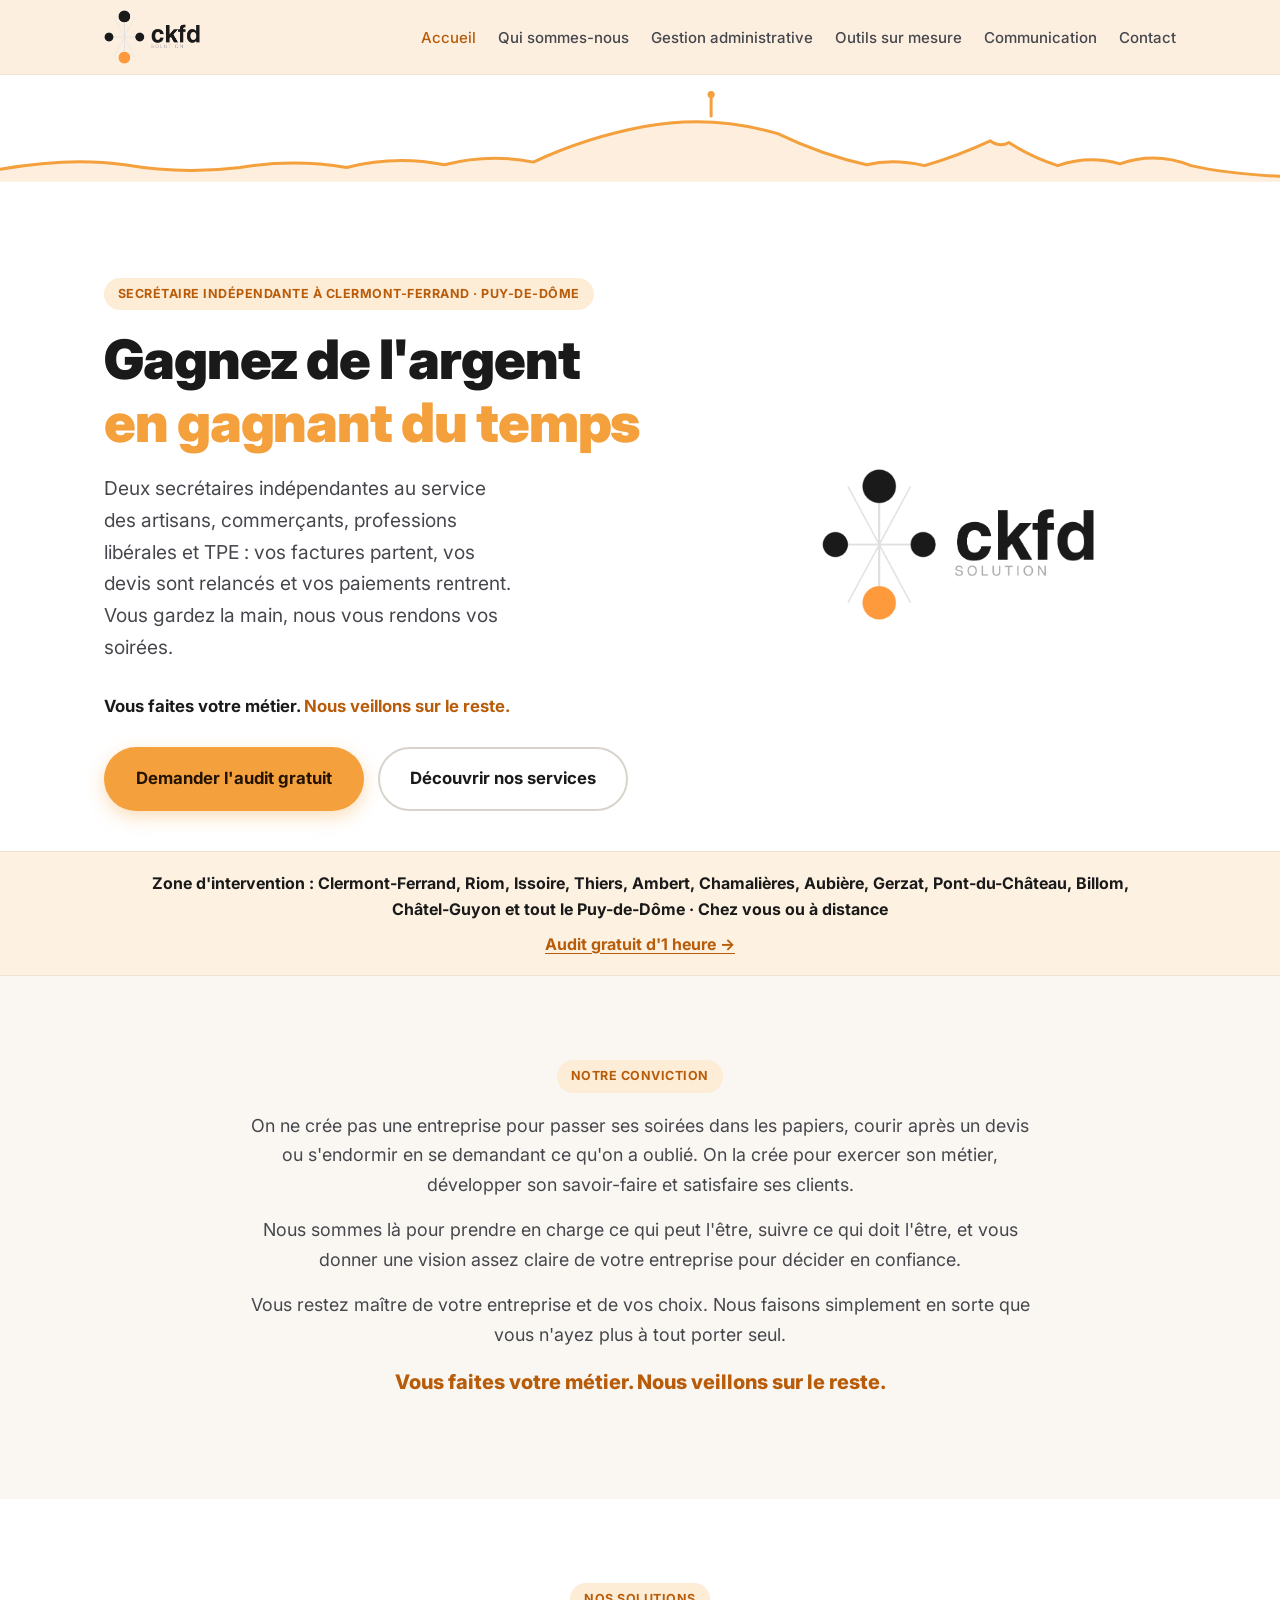
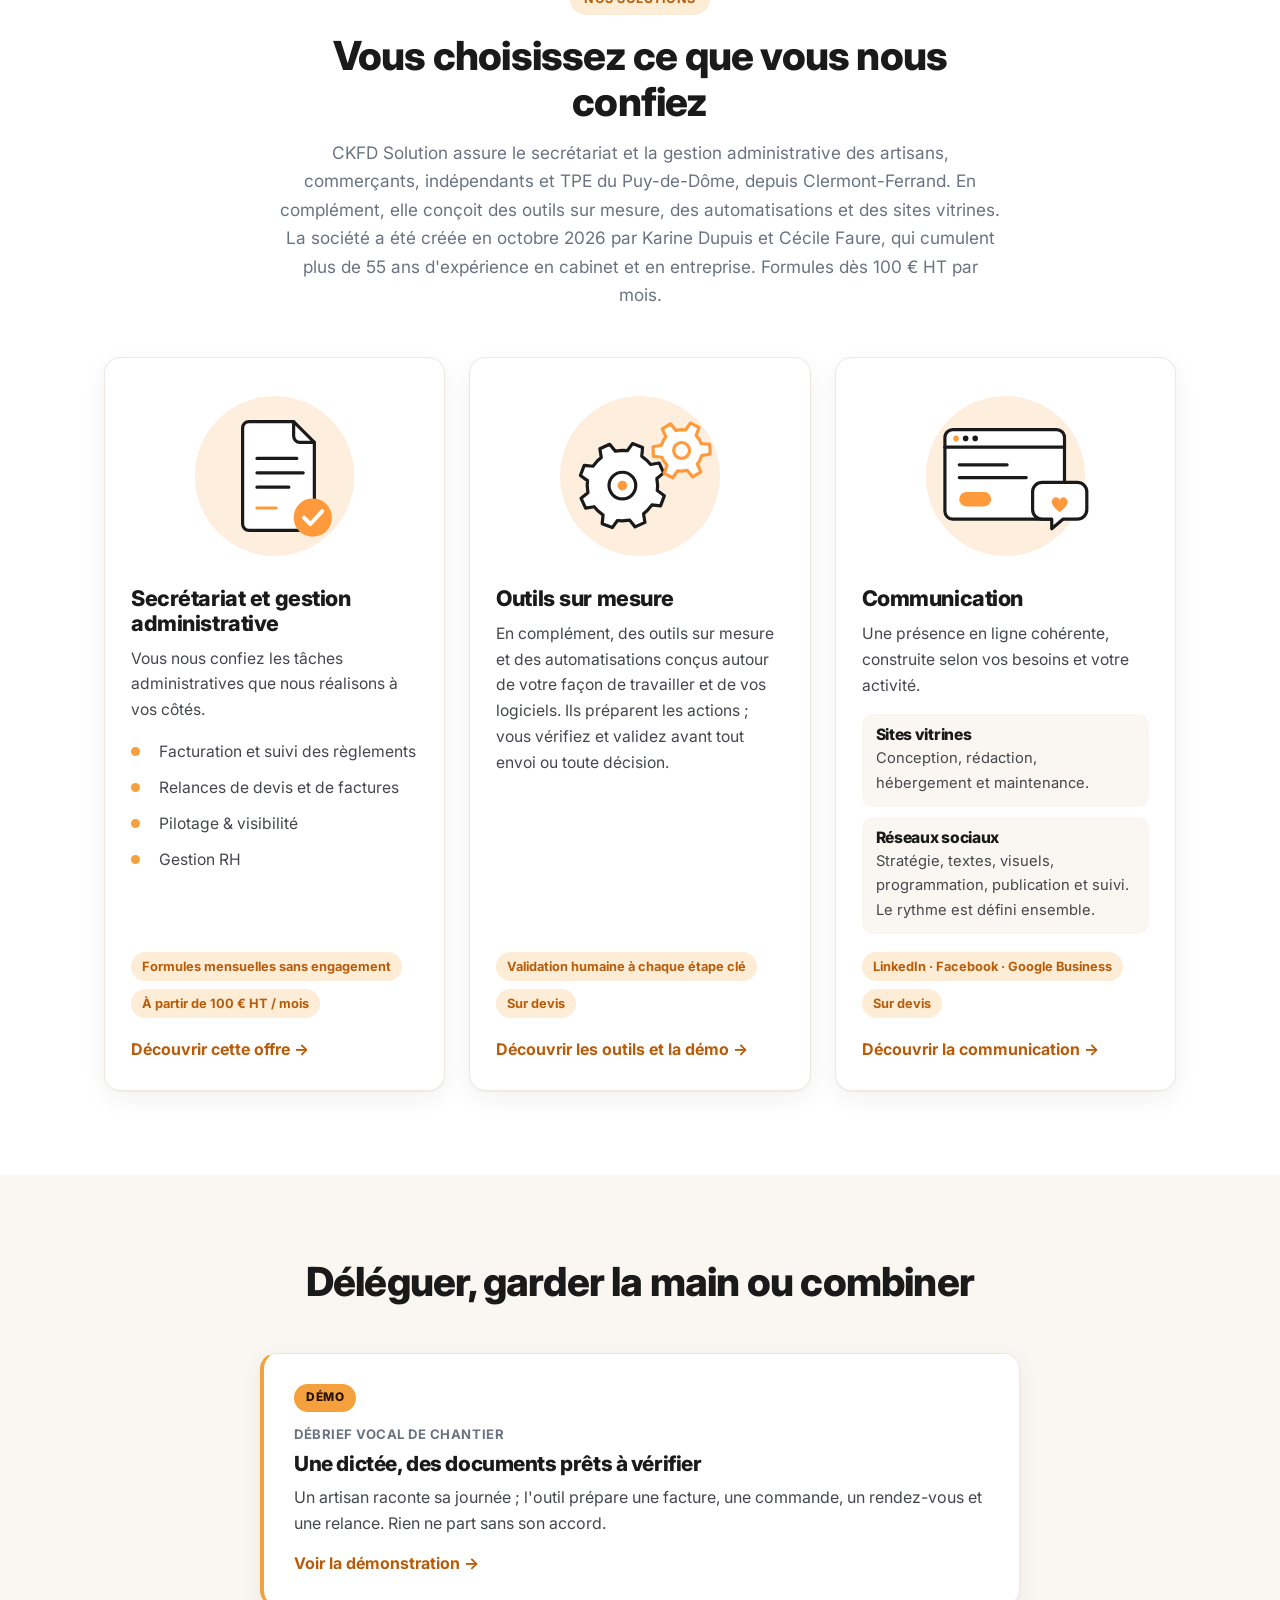
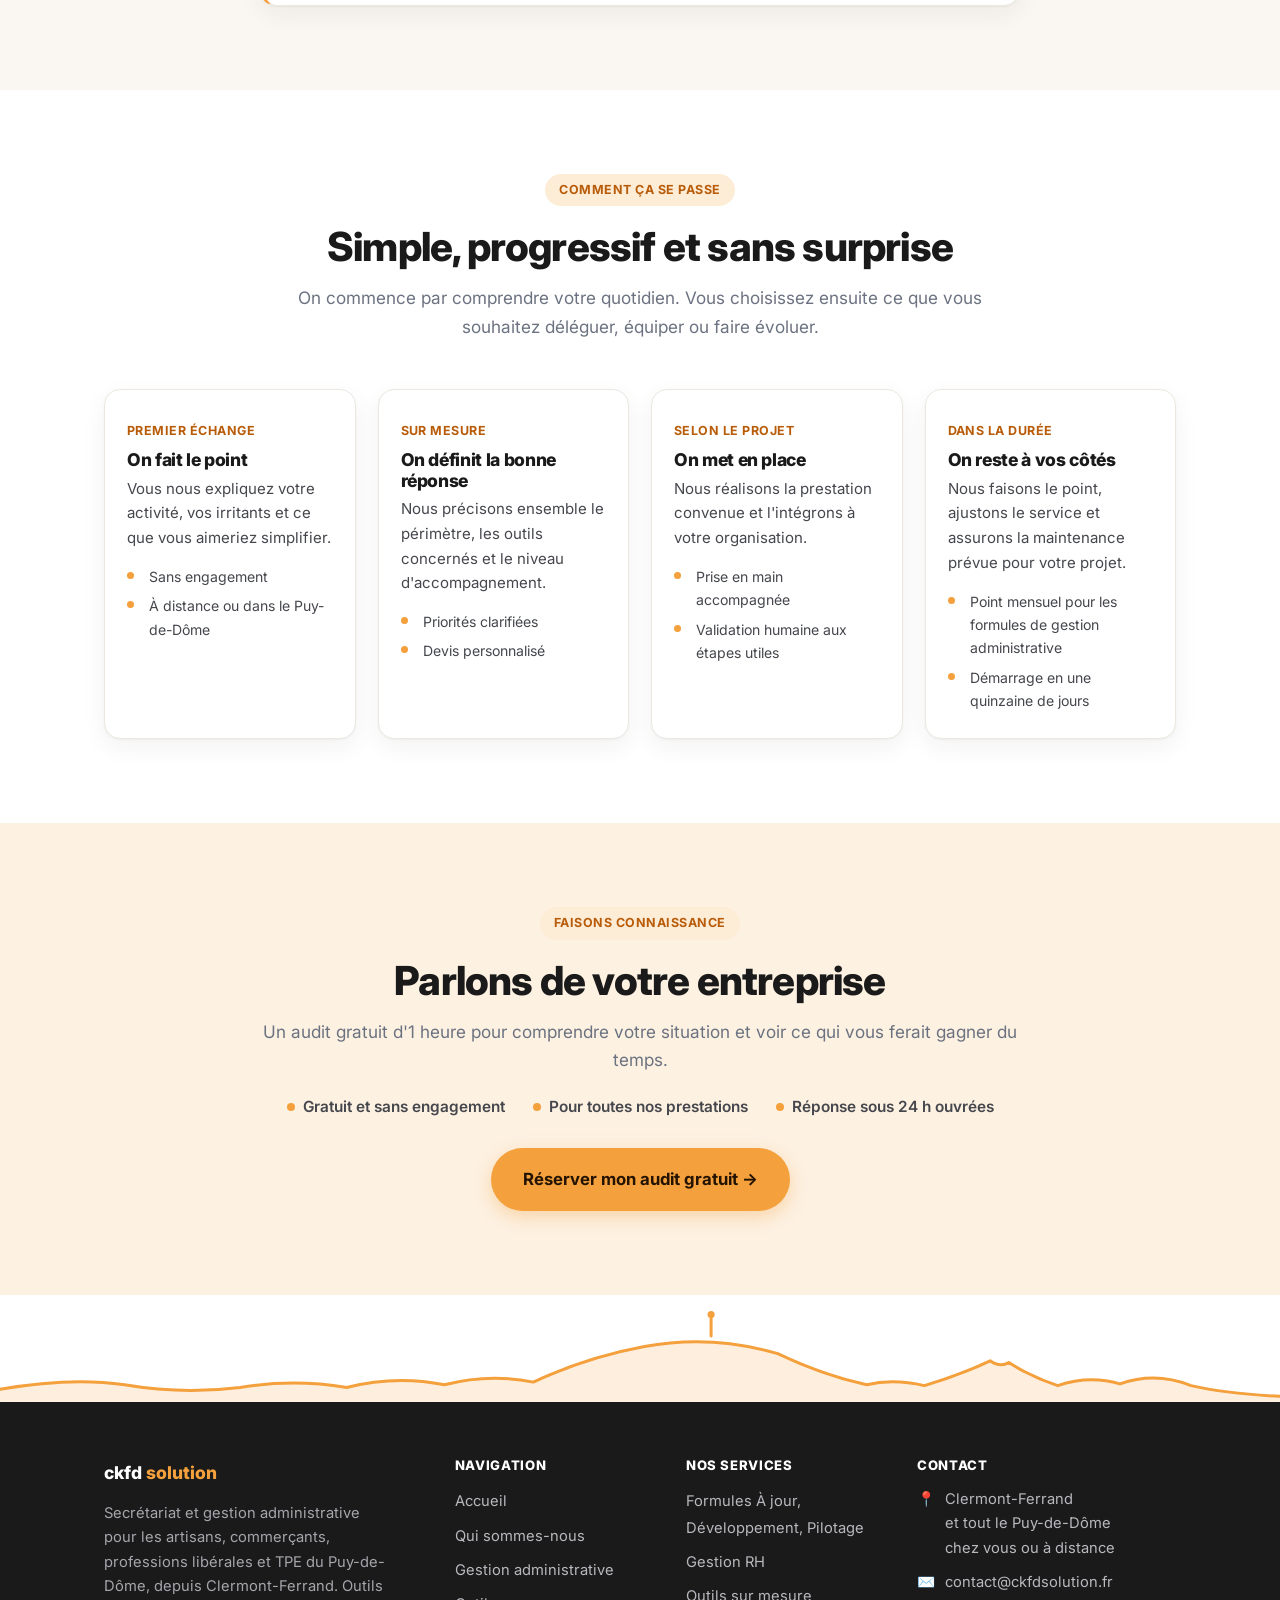
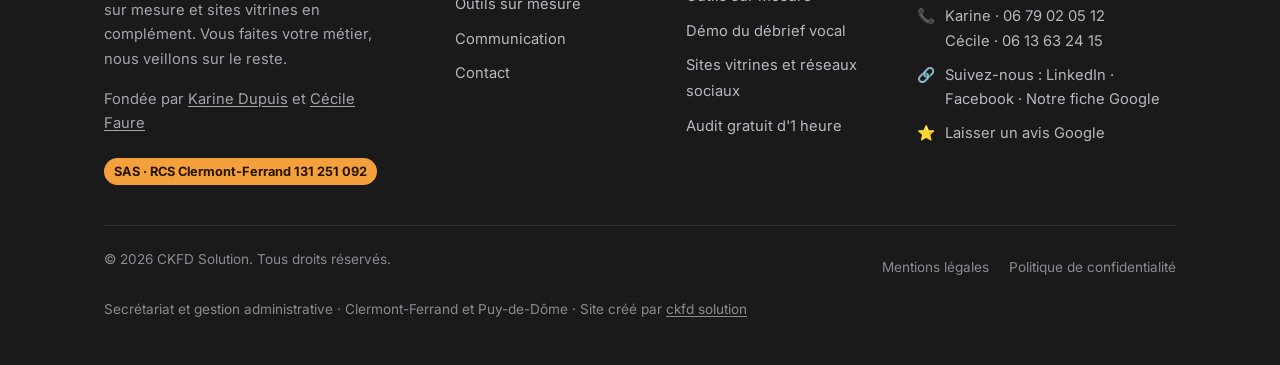
==== commit 9fa9802c: "SEO : accueil (H1 secrétaire indépendante, zone d'intervention, phrase de présentation, données stru" ====
--- a/index.html
+++ b/index.html
@@ -25,17 +25,19 @@
   <link href="https://fonts.googleapis.com/css2?family=Inter:wght@300;400;500;600;700;800;900&display=swap" rel="stylesheet">
   <link rel="stylesheet" href="styles.css">
   <script type="application/ld+json">
-{
+  {
     "@context": "https://schema.org",
     "@type": "ProfessionalService",
     "@id": "https://www.ckfdsolution.fr/#entreprise",
     "name": "CKFD Solution",
+    "alternateName": "ckfd solution",
     "legalName": "CKFD Solution SAS",
     "url": "https://www.ckfdsolution.fr/",
     "logo": "https://www.ckfdsolution.fr/assets/logo-ckfd.png",
     "image": "https://www.ckfdsolution.fr/assets/karine-cecile.jpg",
-    "description": "Gestion administrative et RH pour les artisans, professions libérales et TPE du Puy-de-Dôme : facturation, relances, suivi des devis, préparation de la paie, tableaux de bord. Outils sur mesure, sites vitrines et réseaux sociaux partout en France.",
+    "description": "CKFD Solution assure le secrétariat et la gestion administrative des artisans, commerçants, indépendants et TPE du Puy-de-Dôme, depuis Clermont-Ferrand. En complément, elle conçoit des outils sur mesure, des automatisations et des sites vitrines. La société a été créée en octobre 2026 par Karine Dupuis et Cécile Faure, qui cumulent plus de 55 ans d'expérience en cabinet et en entreprise. Formules dès 100 € HT par mois.",
     "slogan": "Vous faites votre métier. Nous veillons sur le reste.",
+    "foundingDate": "2026-10-08",
     "email": "contact@ckfdsolution.fr",
     "telephone": "+33679020512",
     "address": {
@@ -47,8 +49,74 @@
       "addressCountry": "FR"
     },
     "areaServed": [
-      { "@type": "AdministrativeArea", "name": "Puy-de-Dôme" },
-      { "@type": "Country", "name": "France" }
+      {
+        "@type": "City",
+        "name": "Clermont-Ferrand"
+      },
+      {
+        "@type": "City",
+        "name": "Riom"
+      },
+      {
+        "@type": "City",
+        "name": "Issoire"
+      },
+      {
+        "@type": "City",
+        "name": "Thiers"
+      },
+      {
+        "@type": "City",
+        "name": "Ambert"
+      },
+      {
+        "@type": "City",
+        "name": "Chamalières"
+      },
+      {
+        "@type": "City",
+        "name": "Aubière"
+      },
+      {
+        "@type": "City",
+        "name": "Gerzat"
+      },
+      {
+        "@type": "City",
+        "name": "Pont-du-Château"
+      },
+      {
+        "@type": "City",
+        "name": "Billom"
+      },
+      {
+        "@type": "City",
+        "name": "Châtel-Guyon"
+      },
+      {
+        "@type": "AdministrativeArea",
+        "name": "Puy-de-Dôme"
+      }
+    ],
+    "openingHoursSpecification": [
+      {
+        "@type": "OpeningHoursSpecification",
+        "dayOfWeek": [
+          "Monday",
+          "Tuesday",
+          "Wednesday",
+          "Thursday",
+          "Friday"
+        ],
+        "opens": "08:00",
+        "closes": "19:00"
+      }
+    ],
+    "hasMap": "https://www.google.com/maps?cid=9878234616360781714",
+    "sameAs": [
+      "https://www.linkedin.com/company/ckfdsolution/",
+      "https://www.facebook.com/profile.php?id=61590576364913",
+      "https://www.google.com/maps?cid=9878234616360781714"
     ],
     "identifier": [
       {
@@ -61,24 +129,24 @@
       {
         "@type": "Person",
         "name": "Karine Dupuis",
-          "sameAs": "https://www.linkedin.com/in/karinedupuis-ckfd",
+        "sameAs": "https://www.linkedin.com/in/karinedupuis-ckfd",
         "jobTitle": "Présidente",
         "telephone": "+33679020512"
       },
       {
         "@type": "Person",
         "name": "Cécile Faure",
-          "sameAs": "https://www.linkedin.com/in/cecilefaureckfd",
+        "sameAs": "https://www.linkedin.com/in/cecilefaureckfd",
         "jobTitle": "Directrice générale",
         "telephone": "+33613632415"
       }
     ],
     "knowsAbout": [
+      "Secrétariat",
       "Gestion administrative",
       "Facturation",
-      "Relance des impayés",
-      "Suivi des devis",
-      "Préparation des éléments variables de paie",
+      "Relances de devis et de factures",
+      "Préparation des éléments variables de paie pour le cabinet comptable",
       "DPAE",
       "Tableaux de bord de gestion"
     ],
@@ -147,11 +215,11 @@
 
 <nav class="navbar">
   <div class="container">
-    <a href="index.html" class="navbar-logo">
-      <img src="assets/logo-ckfd.png" alt="ckfd solution, gestion administrative">
+    <a href="/" class="navbar-logo">
+      <img src="assets/logo-ckfd.png" alt="ckfd solution, secrétariat et gestion administrative à Clermont-Ferrand" width="757" height="424">
     </a>
     <ul class="navbar-nav">
-      <li><a href="index.html" class="active">Accueil</a></li>
+      <li><a href="/" class="active">Accueil</a></li>
       <li><a href="qui-sommes-nous.html">Qui sommes-nous</a></li>
       <li><a href="gestion-administrative.html">Gestion administrative</a></li>
       <li><a href="outils.html">Outils sur mesure</a></li>
@@ -165,7 +233,7 @@
 </nav>
 
 <div class="mobile-menu" id="mobileMenu">
-  <a href="index.html">Accueil</a>
+  <a href="/">Accueil</a>
   <a href="qui-sommes-nous.html">Qui sommes-nous</a>
   <a href="gestion-administrative.html">Gestion administrative</a>
   <a href="outils.html">Outils sur mesure</a>
@@ -188,14 +256,14 @@
   <div class="container">
     <div class="hero-inner">
       <div class="hero-content">
-        <div class="tag">Artisans · Professions libérales · TPE · Puy-de-Dôme &amp; France entière</div>
-        <h1 class="hero-title">
+        <h1 class="tag">Secrétaire indépendante <span class="nowrap">à Clermont-Ferrand</span>&nbsp;· <span class="nowrap">Puy-de-Dôme</span></h1>
+        <p class="hero-title">
           Gagnez de l'argent<br>
           <span>en gagnant du temps</span>
-        </h1>
+        </p>
         <p class="hero-subtitle">
-          Grâce à nos outils et à notre accompagnement, vos factures partent, vos devis
-          sont relancés et vos paiements rentrent. Vous gardez la main,
+          Deux secrétaires indépendantes au service des artisans, commerçants, professions libérales et TPE :
+          vos factures partent, vos devis sont relancés et vos paiements rentrent. Vous gardez la main,
           nous vous rendons vos soirées.
         </p>
         <p class="hero-signature">
@@ -208,7 +276,7 @@
       </div>
       <div class="hero-visual">
         <div class="hero-brand">
-          <img src="assets/logo-ckfd.png" alt="ckfd solution, gestion administrative">
+          <img src="assets/logo-ckfd.png" alt="ckfd solution, secrétariat et gestion administrative à Clermont-Ferrand" width="757" height="424">
         </div>
       </div>
     </div>
@@ -218,8 +286,8 @@
 <!-- ===== ZONE D'INTERVENTION ===== -->
 <section class="coverage-strip" aria-label="Zone d'intervention">
   <div class="container">
-    <p>À vos côtés dans le Puy-de-Dôme<span class="coverage-sep"> · </span><br class="coverage-break">À distance partout en France</p>
-    <a href="contact.html">Premier échange gratuit d'une heure →</a>
+    <p>Zone d'intervention : <span class="nowrap">Clermont-Ferrand</span>, Riom, Issoire, Thiers, Ambert, Chamalières, Aubière, Gerzat, <span class="nowrap">Pont-du-Château</span>, Billom, <span class="nowrap">Châtel-Guyon</span> et tout le <span class="nowrap">Puy-de-Dôme</span><span class="coverage-sep"> · </span><br class="coverage-break"><span class="nowrap">Chez vous ou à distance</span></p>
+    <a href="contact.html">Audit gratuit d'1 heure →</a>
   </div>
 </section>
 
@@ -246,16 +314,16 @@
     <div class="section-head">
       <div class="tag">Nos solutions</div>
       <h2 class="section-title">Vous choisissez ce que vous nous confiez</h2>
-      <p class="section-subtitle">Nous prenons en charge votre administratif, concevons des outils adaptés à votre activité et développons votre communication.</p>
+      <p class="section-subtitle">CKFD Solution assure le secrétariat et la gestion administrative des artisans, commerçants, indépendants et TPE du Puy-de-Dôme, depuis Clermont-Ferrand. En complément, elle conçoit des outils sur mesure, des automatisations et des sites vitrines. La société a été créée en octobre 2026 par Karine Dupuis et Cécile Faure, qui cumulent plus de 55 ans d'expérience en cabinet et en entreprise. Formules dès 100 € HT par mois.</p>
     </div>
     <div class="services-grid">
       <article class="service-card reveal">
         <img class="service-illus" src="assets/illus-gestion.svg" alt="" width="360" height="240">
-        <h3>Gestion administrative</h3>
+        <h3>Secrétariat et gestion administrative</h3>
         <p>Vous nous confiez les tâches administratives que nous réalisons à vos côtés.</p>
         <ul class="check-list">
-          <li>Facturation &amp; relances</li>
-          <li>Suivi clients &amp; devis</li>
+          <li>Facturation et suivi des règlements</li>
+          <li>Relances de devis et de factures</li>
           <li>Pilotage &amp; visibilité</li>
           <li>Gestion RH</li>
         </ul>
@@ -268,7 +336,7 @@
       <article class="service-card reveal">
         <img class="service-illus" src="assets/illus-outils.svg" alt="" width="360" height="240">
         <h3>Outils sur mesure</h3>
-        <p>Des automatisations conçues autour de votre façon de travailler et de vos logiciels. Elles préparent les actions ; vous vérifiez et validez avant tout envoi ou toute décision.</p>
+        <p>En complément, des outils sur mesure et des automatisations conçus autour de votre façon de travailler et de vos logiciels. Ils préparent les actions ; vous vérifiez et validez avant tout envoi ou toute décision.</p>
         <div class="service-tags">
           <span>Validation humaine à chaque étape clé</span>
           <span>Sur devis</span>
@@ -370,14 +438,14 @@
     <div class="cta-box">
       <div class="tag">Faisons connaissance</div>
       <h2 class="section-title">Parlons de votre entreprise</h2>
-      <p class="section-subtitle">Une heure gratuite pour comprendre votre situation et voir ce qui vous ferait gagner du temps.</p>
+      <p class="section-subtitle">Un audit gratuit d'1 heure pour comprendre votre situation et voir ce qui vous ferait gagner du temps.</p>
       <div class="cta-perks">
         <div class="cta-perk">Gratuit et sans engagement</div>
         <div class="cta-perk">Pour toutes nos prestations</div>
         <div class="cta-perk">Réponse sous 24 h ouvrées</div>
       </div>
       <div style="margin-top:28px;">
-        <a href="contact.html" class="btn btn-primary btn-lg">Demander mon audit gratuit →</a>
+        <a href="contact.html" class="btn btn-primary btn-lg">Réserver mon audit gratuit →</a>
       </div>
     </div>
   </div>
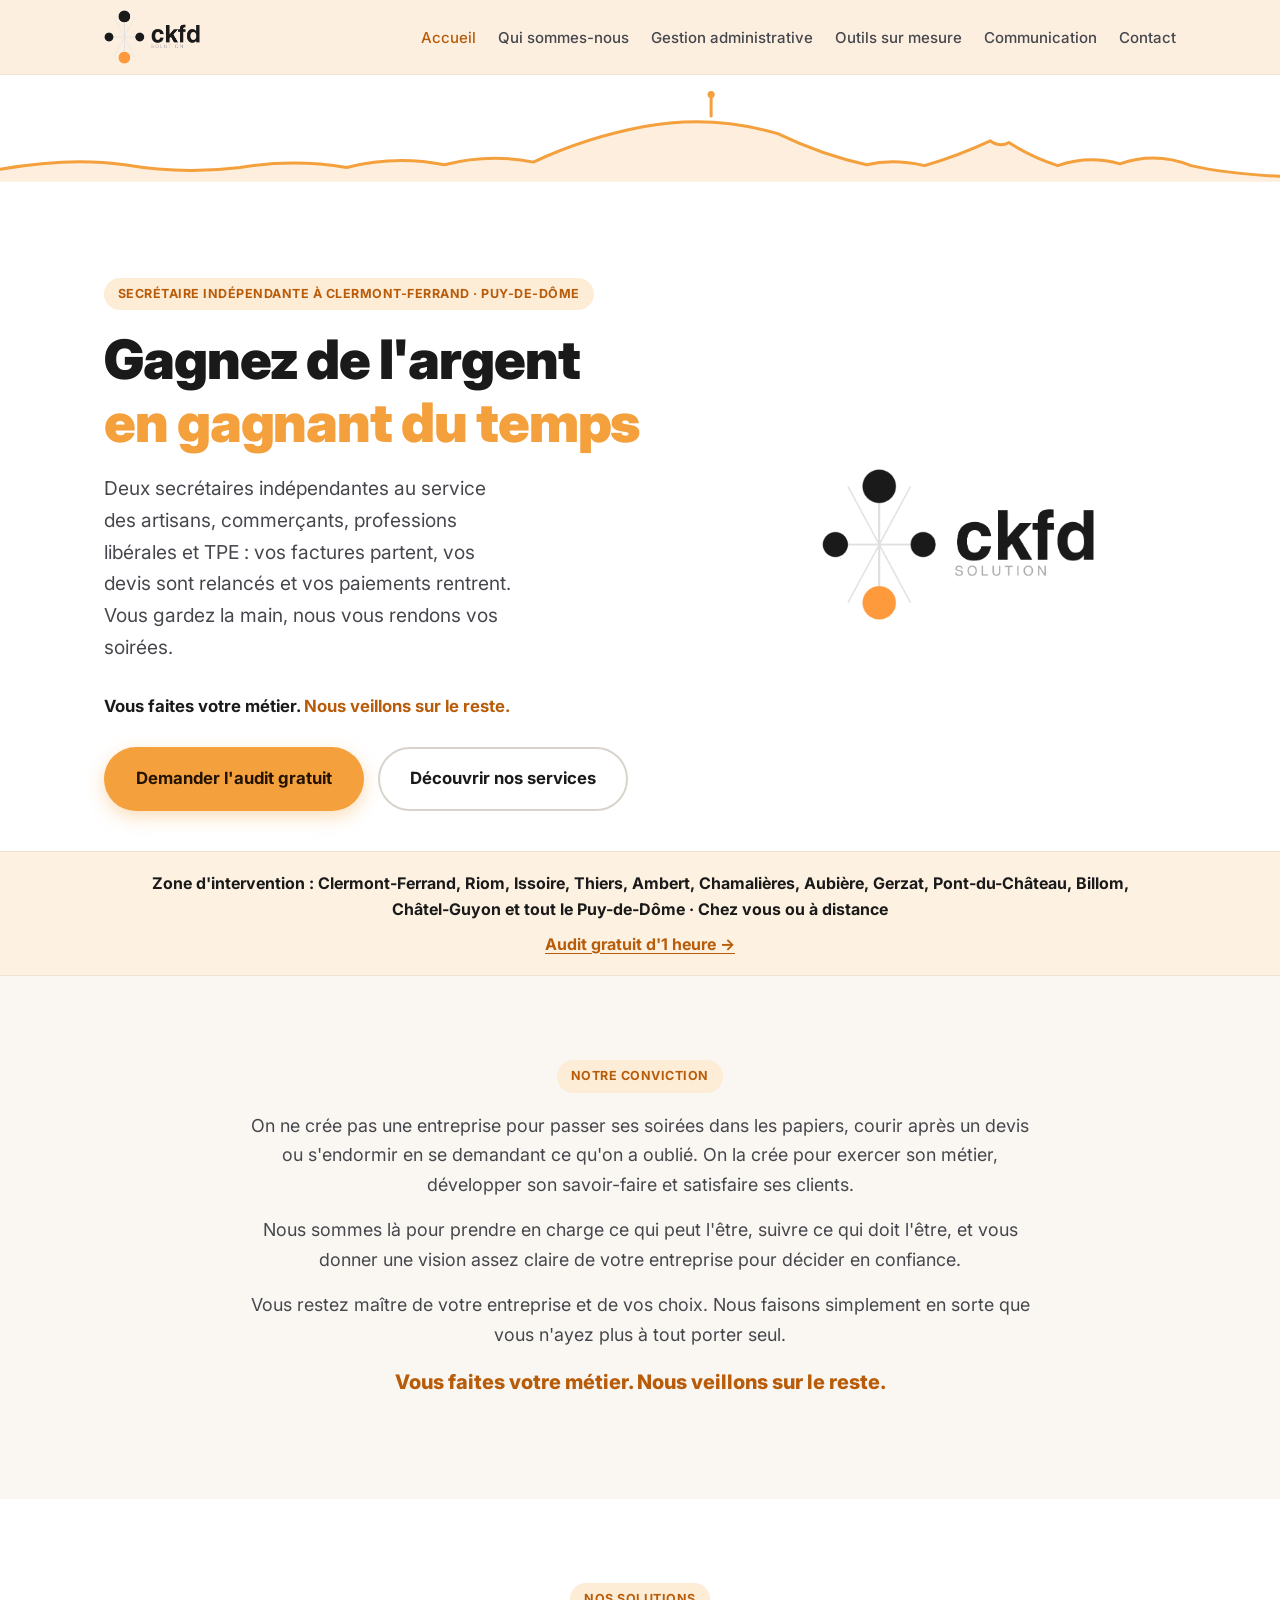
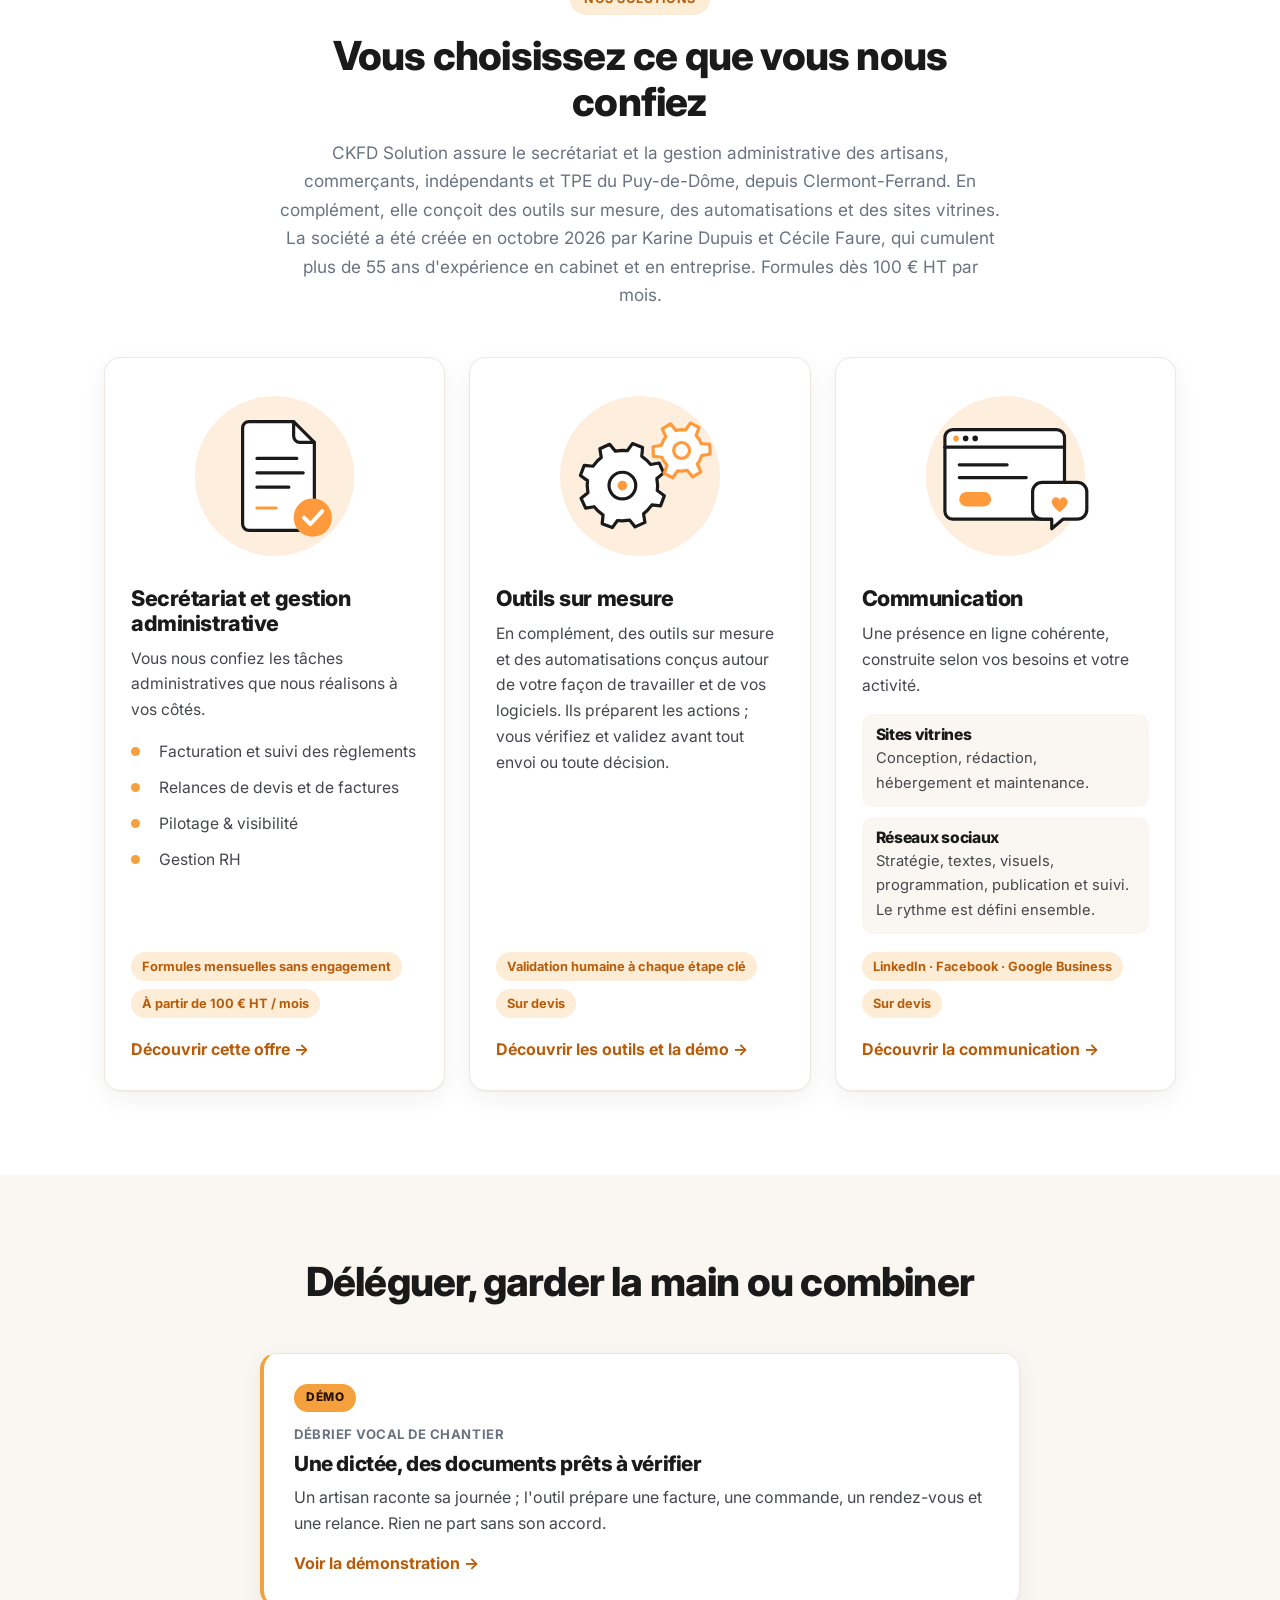
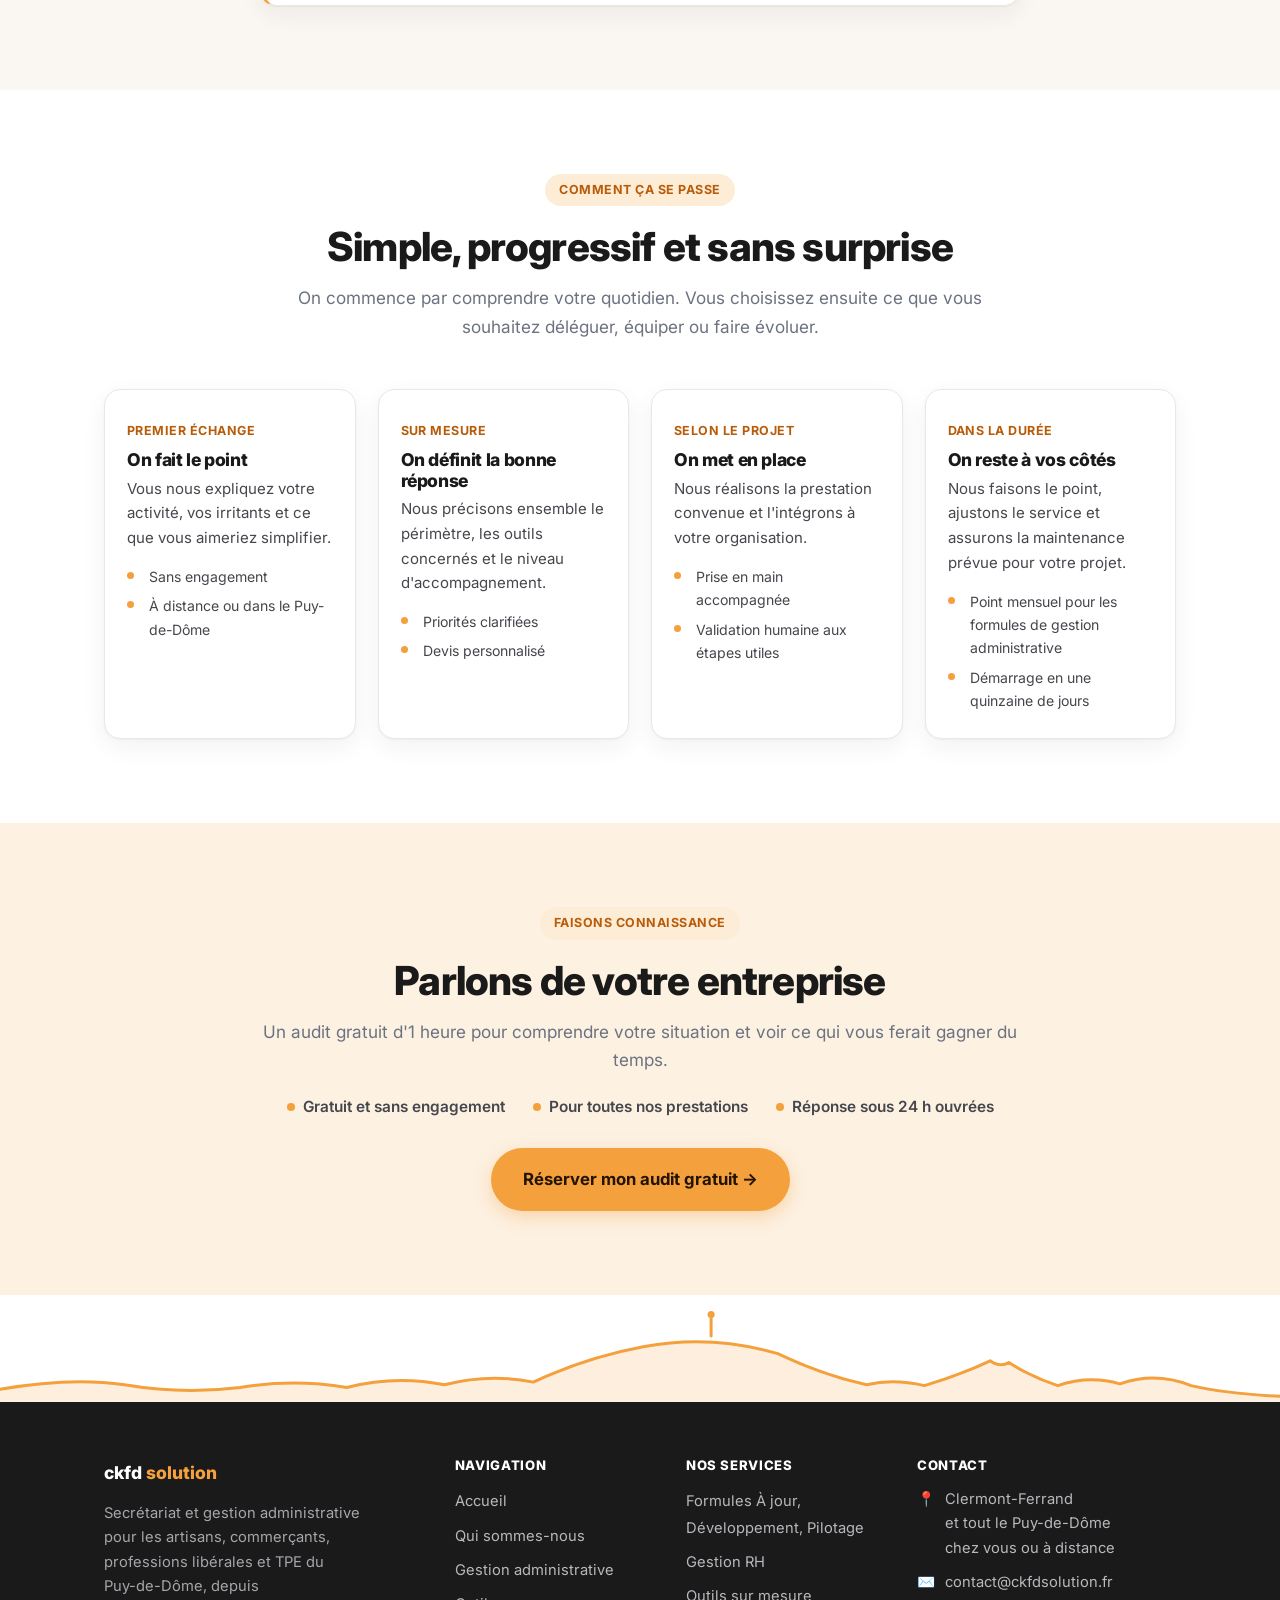
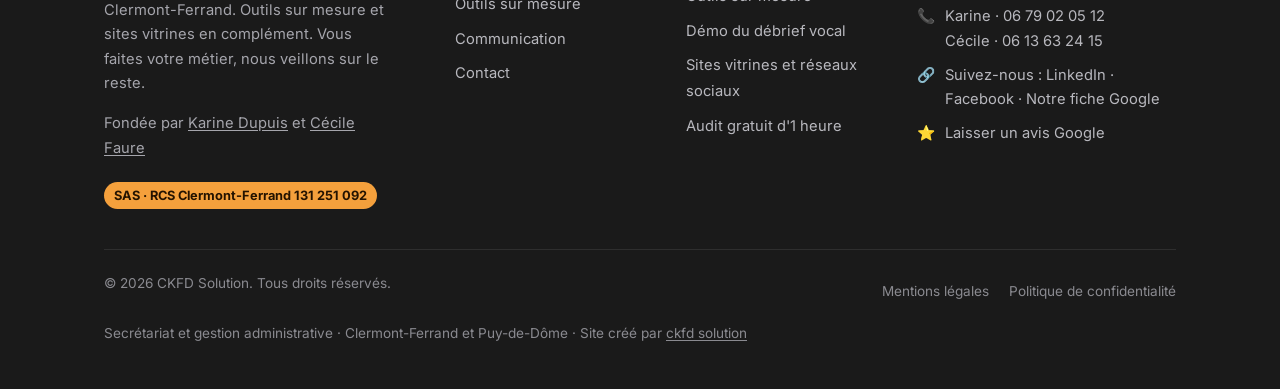
==== commit 0feb1330: "Responsive : noms de lieux du pied de page protégés contre la coupure au trait d'union Co-Authored-B" ====
--- a/index.html
+++ b/index.html
@@ -471,7 +471,7 @@
         </div>
         <p class="footer-description">
           Secrétariat et gestion administrative pour les artisans, commerçants, professions libérales
-          et TPE du Puy-de-Dôme, depuis Clermont-Ferrand. Outils sur mesure et sites vitrines en complément.
+          et TPE du <span class="nowrap">Puy-de-Dôme</span>, depuis <span class="nowrap">Clermont-Ferrand</span>. Outils sur mesure et sites vitrines en complément.
           Vous faites votre métier, nous veillons sur le reste.
         </p>
         <p class="footer-description">Fondée par <a href="https://www.linkedin.com/in/karinedupuis-ckfd" target="_blank" rel="noopener">Karine Dupuis</a> et <a href="https://www.linkedin.com/in/cecilefaureckfd" target="_blank" rel="noopener">Cécile Faure</a></p>
@@ -501,7 +501,7 @@
       </div>
       <div class="footer-col">
         <h4>Contact</h4>
-        <div class="footer-contact-item">📍 <span>Clermont-Ferrand<br>et tout le Puy-de-Dôme<br>chez vous ou à distance</span></div>
+        <div class="footer-contact-item">📍 <span><span class="nowrap">Clermont-Ferrand</span><br>et tout le <span class="nowrap">Puy-de-Dôme</span><br>chez vous ou à distance</span></div>
         <div class="footer-contact-item">✉️ <a href="mailto:contact@ckfdsolution.fr">contact@ckfdsolution.fr</a></div>
         <div class="footer-contact-item">📞 <span>Karine · <a href="tel:+33679020512">06 79 02 05 12</a><br>Cécile · <a href="tel:+33613632415">06 13 63 24 15</a></span></div>
         <div class="footer-contact-item">🔗 <span>Suivez-nous : <a href="https://www.linkedin.com/company/ckfdsolution/" target="_blank" rel="noopener">LinkedIn</a> · <a href="https://www.facebook.com/profile.php?id=61590576364913" target="_blank" rel="noopener">Facebook</a> · <a href="https://www.google.com/maps?cid=9878234616360781714" target="_blank" rel="noopener">Notre fiche Google</a></span></div>
@@ -514,7 +514,7 @@
         <a href="mentions-legales.html">Mentions légales</a>
         <a href="politique-confidentialite.html">Politique de confidentialité</a>
       </div>
-      <p>Secrétariat et gestion administrative · Clermont-Ferrand et Puy-de-Dôme · Site créé par <a href="communication.html" rel="nofollow">ckfd solution</a></p>
+      <p>Secrétariat et gestion administrative · <span class="nowrap">Clermont-Ferrand</span> et <span class="nowrap">Puy-de-Dôme</span> · Site créé par <a href="communication.html" rel="nofollow">ckfd solution</a></p>
     </div>
   </div>
 </footer>
--- a/styles.css
+++ b/styles.css
@@ -499,3 +499,9 @@
 .footer-brand a, .footer-bottom p a { text-decoration: underline; text-underline-offset: 2px; }
 .footer-brand a:hover, .footer-bottom p a:hover { color: var(--accent); }
 .nowrap { white-space: nowrap; }
+
+/* Très petits écrans (moins de 360 px) : les boutons peuvent passer à la ligne au lieu de déborder */
+@media (max-width: 359px) {
+  .btn { white-space: normal; text-align: center; }
+  .btn-lg { padding: 14px 22px; }
+}
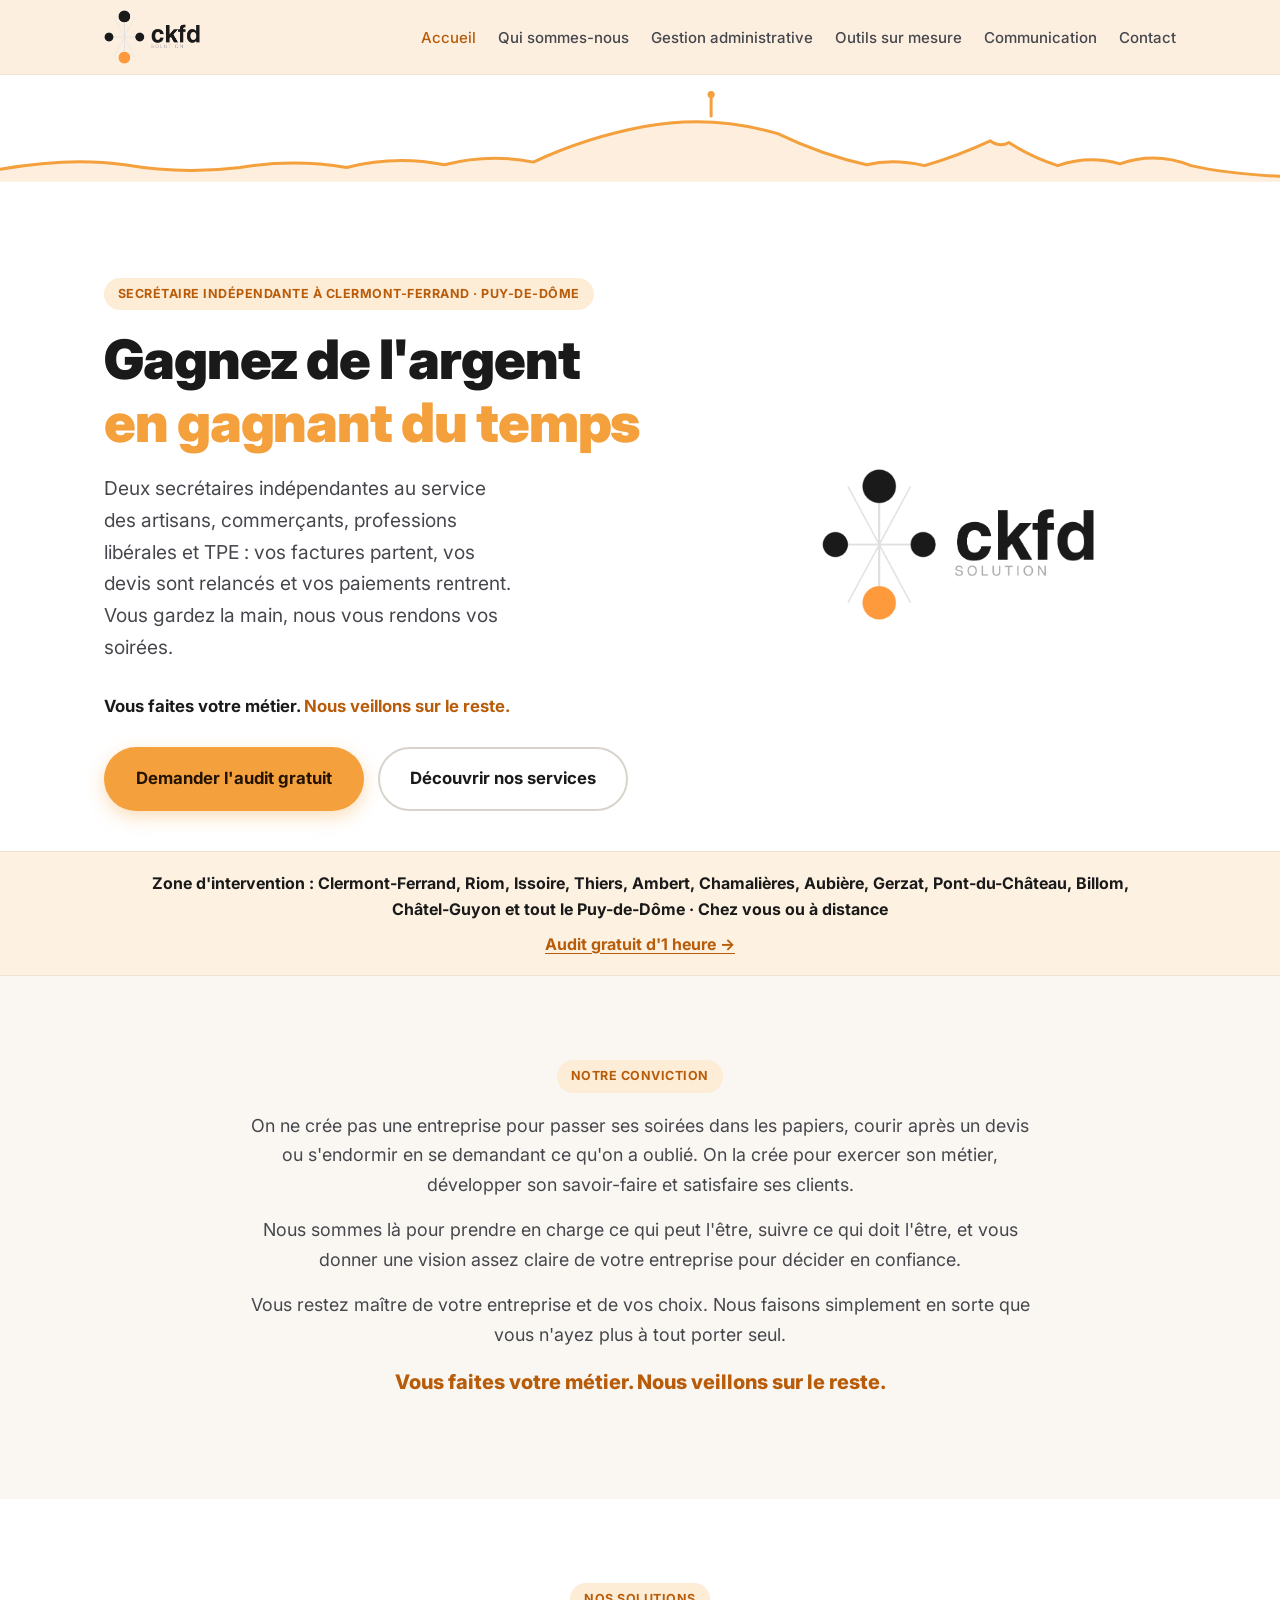
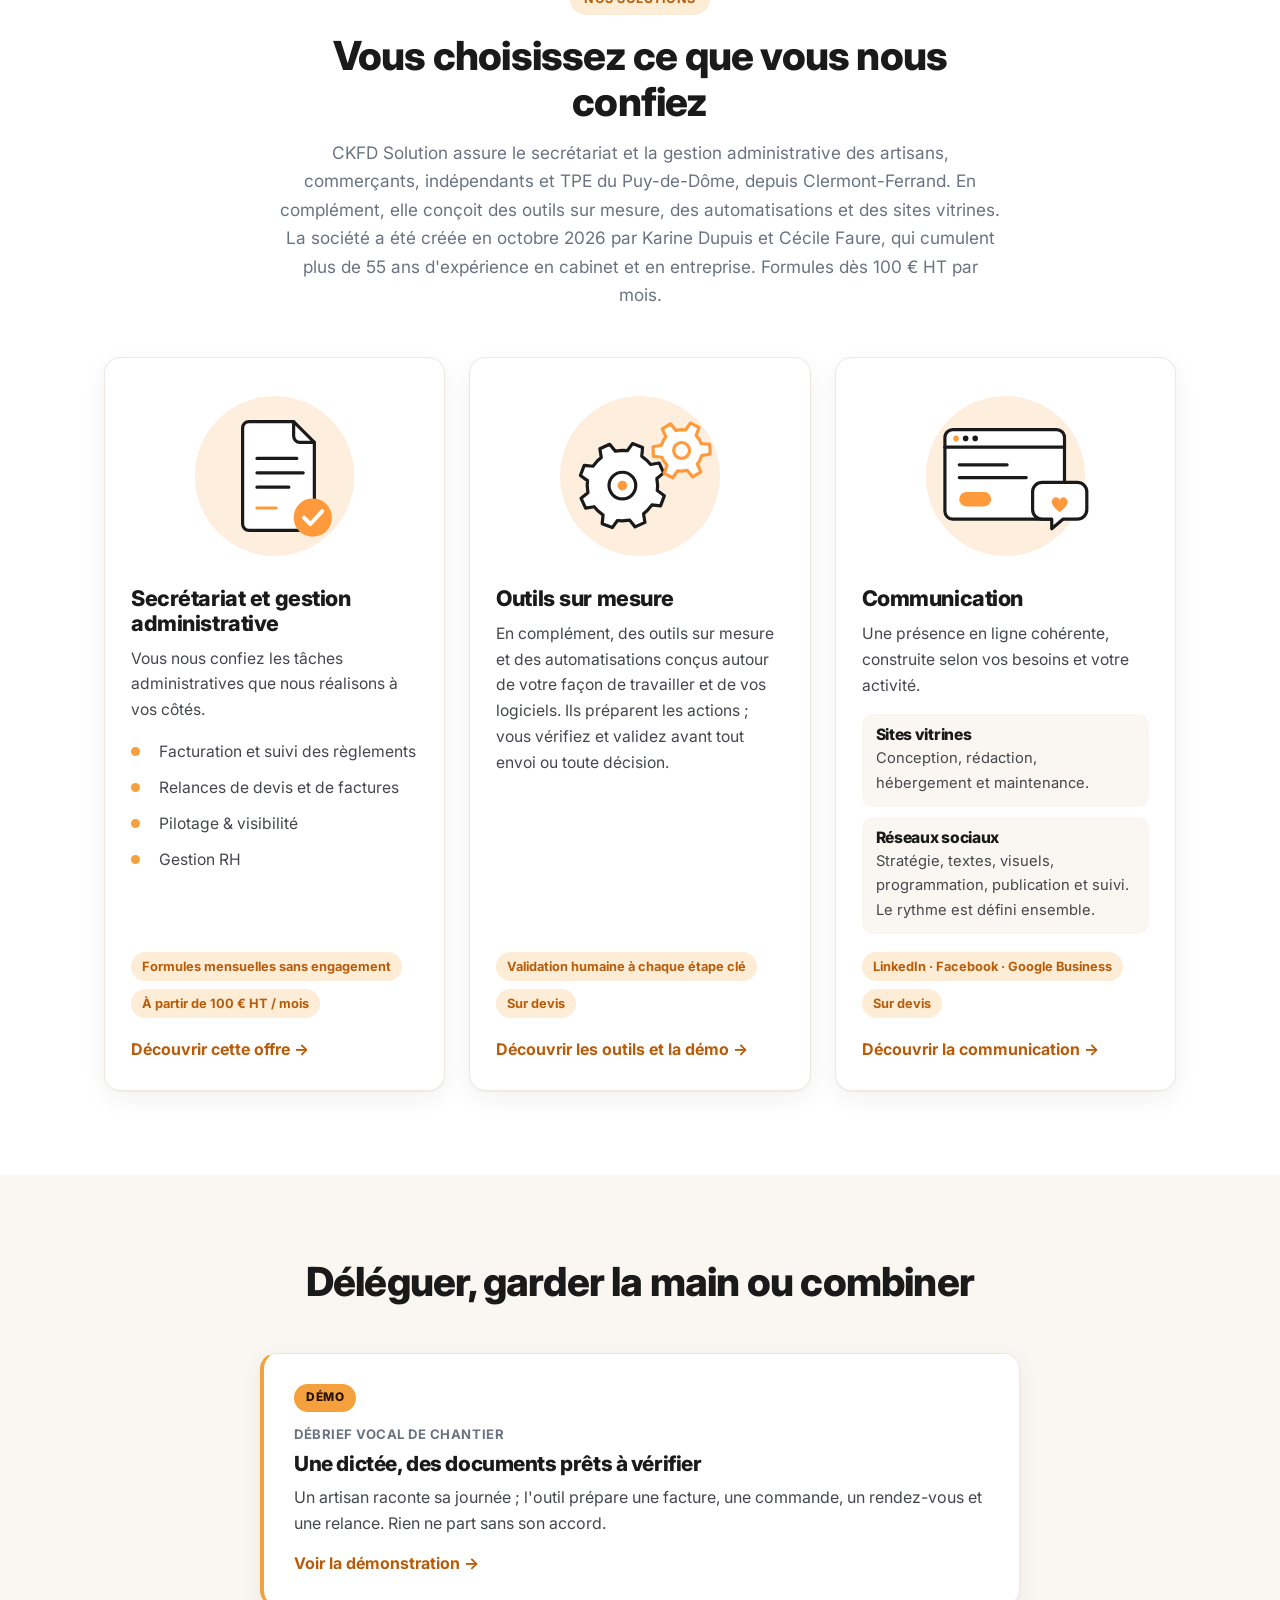
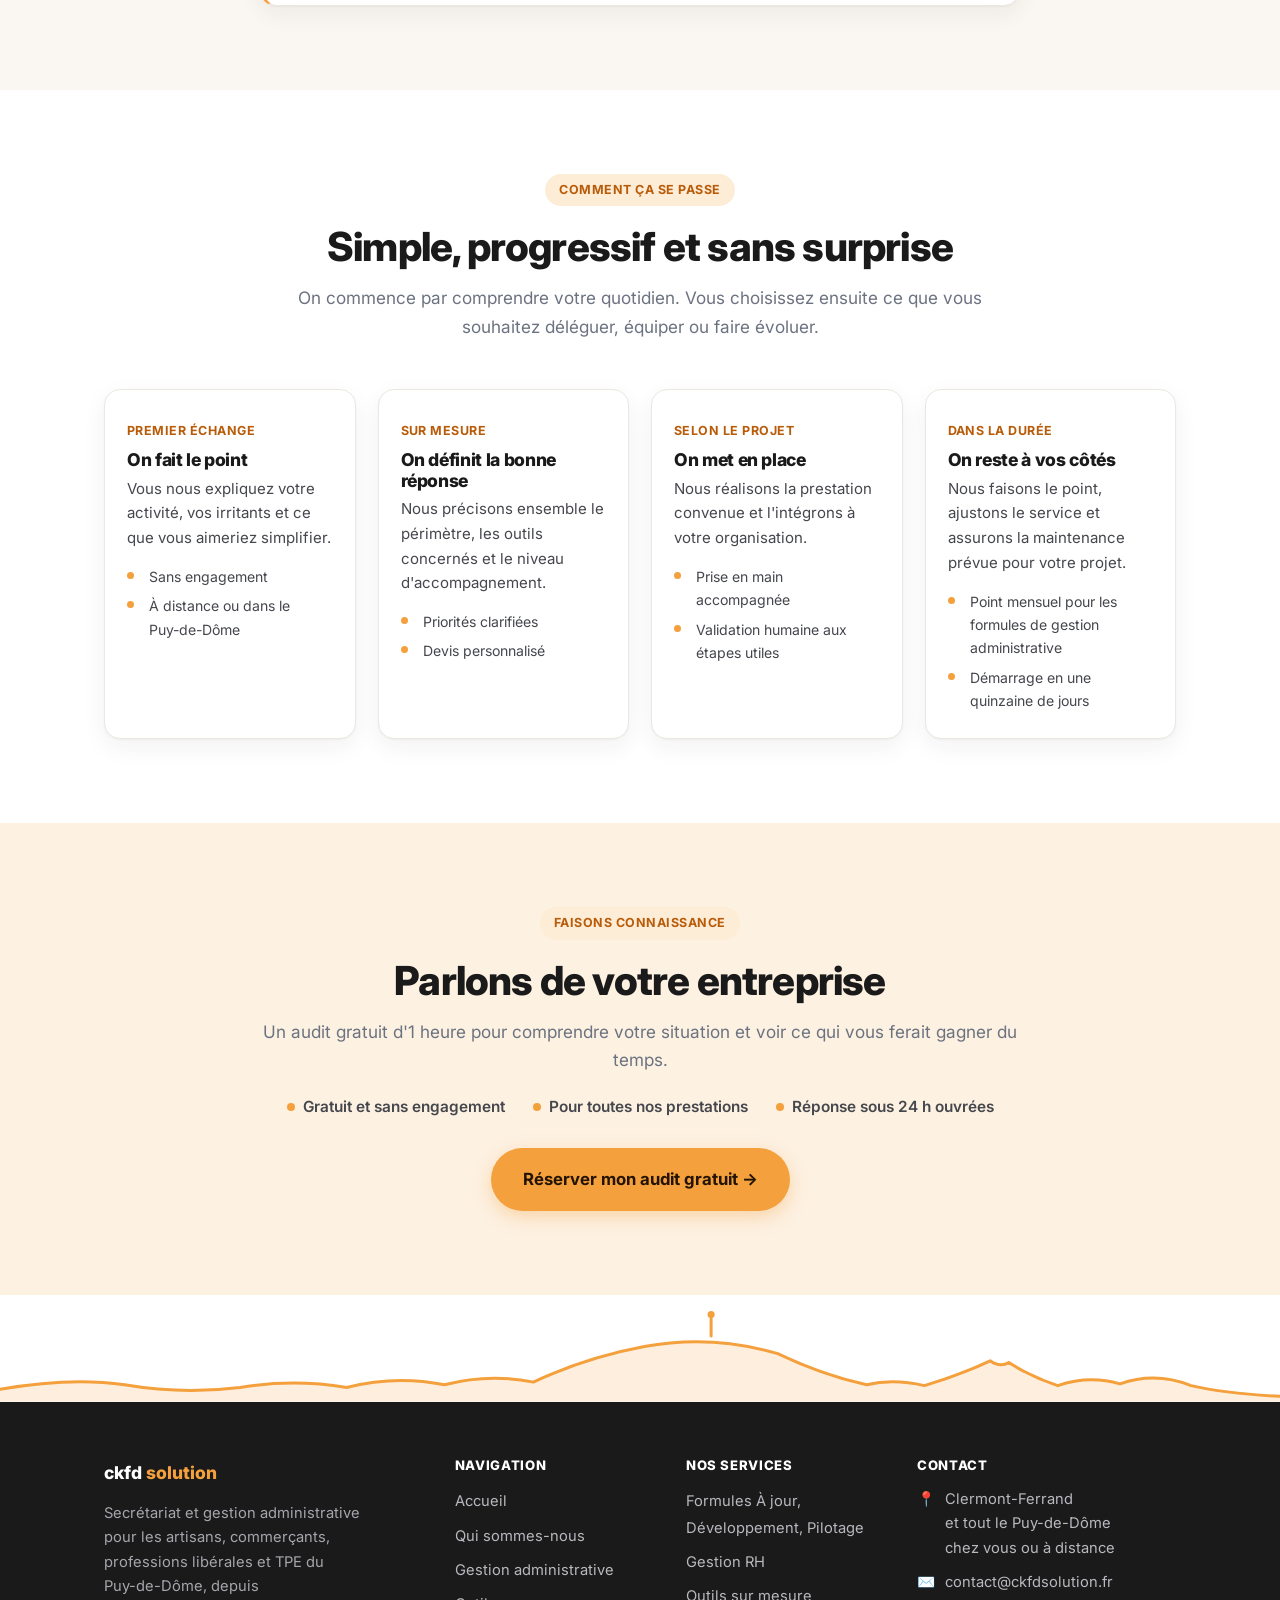
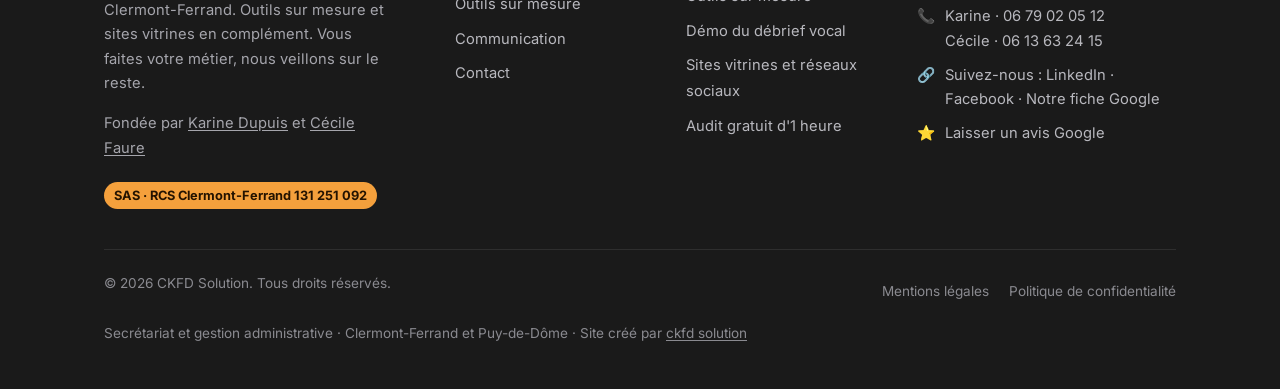
==== commit d0c8235a: "Responsive : mots composés protégés contre la coupure au trait d'union sur les pages commerciales Co" ====
--- a/index.html
+++ b/index.html
@@ -298,7 +298,7 @@
       <div class="tag">Notre conviction</div>
       <p>On ne crée pas une entreprise pour passer ses soirées dans les papiers, courir après un devis
         ou s'endormir en se demandant ce qu'on a oublié. On la crée pour exercer son métier,
-        développer son savoir-faire et satisfaire ses clients.</p>
+        développer son <span class="nowrap">savoir-faire</span> et satisfaire ses clients.</p>
       <p>Nous sommes là pour prendre en charge ce qui peut l'être, suivre ce qui doit l'être, et vous donner
         une vision assez claire de votre entreprise pour décider en confiance.</p>
       <p>Vous restez maître de votre entreprise et de vos choix. Nous faisons simplement en sorte
@@ -314,7 +314,7 @@
     <div class="section-head">
       <div class="tag">Nos solutions</div>
       <h2 class="section-title">Vous choisissez ce que vous nous confiez</h2>
-      <p class="section-subtitle">CKFD Solution assure le secrétariat et la gestion administrative des artisans, commerçants, indépendants et TPE du Puy-de-Dôme, depuis Clermont-Ferrand. En complément, elle conçoit des outils sur mesure, des automatisations et des sites vitrines. La société a été créée en octobre 2026 par Karine Dupuis et Cécile Faure, qui cumulent plus de 55 ans d'expérience en cabinet et en entreprise. Formules dès 100 € HT par mois.</p>
+      <p class="section-subtitle">CKFD Solution assure le secrétariat et la gestion administrative des artisans, commerçants, indépendants et TPE du <span class="nowrap">Puy-de-Dôme</span>, depuis <span class="nowrap">Clermont-Ferrand</span>. En complément, elle conçoit des outils sur mesure, des automatisations et des sites vitrines. La société a été créée en octobre 2026 par Karine Dupuis et Cécile Faure, qui cumulent plus de 55 ans d'expérience en cabinet et en entreprise. Formules dès 100 € HT par mois.</p>
     </div>
     <div class="services-grid">
       <article class="service-card reveal">
@@ -377,7 +377,7 @@
       <span class="badge-demo">Démo</span>
       <div class="usecase-sector">Débrief vocal de chantier</div>
       <h3>Une dictée, des documents prêts à vérifier</h3>
-      <p>Un artisan raconte sa journée ; l'outil prépare une facture, une commande, un rendez-vous et une relance. Rien ne part sans son accord.</p>
+      <p>Un artisan raconte sa journée ; l'outil prépare une facture, une commande, un <span class="nowrap">rendez-vous</span> et une relance. Rien ne part sans son accord.</p>
       <span class="service-link">Voir la démonstration →</span>
     </a>
   </div>
@@ -398,7 +398,7 @@
         <p>Vous nous expliquez votre activité, vos irritants et ce que vous aimeriez simplifier.</p>
         <ul class="check-list">
           <li>Sans engagement</li>
-          <li>À distance ou dans le Puy-de-Dôme</li>
+          <li>À distance ou dans le <span class="nowrap">Puy-de-Dôme</span></li>
         </ul>
       </div>
       <div class="step reveal">
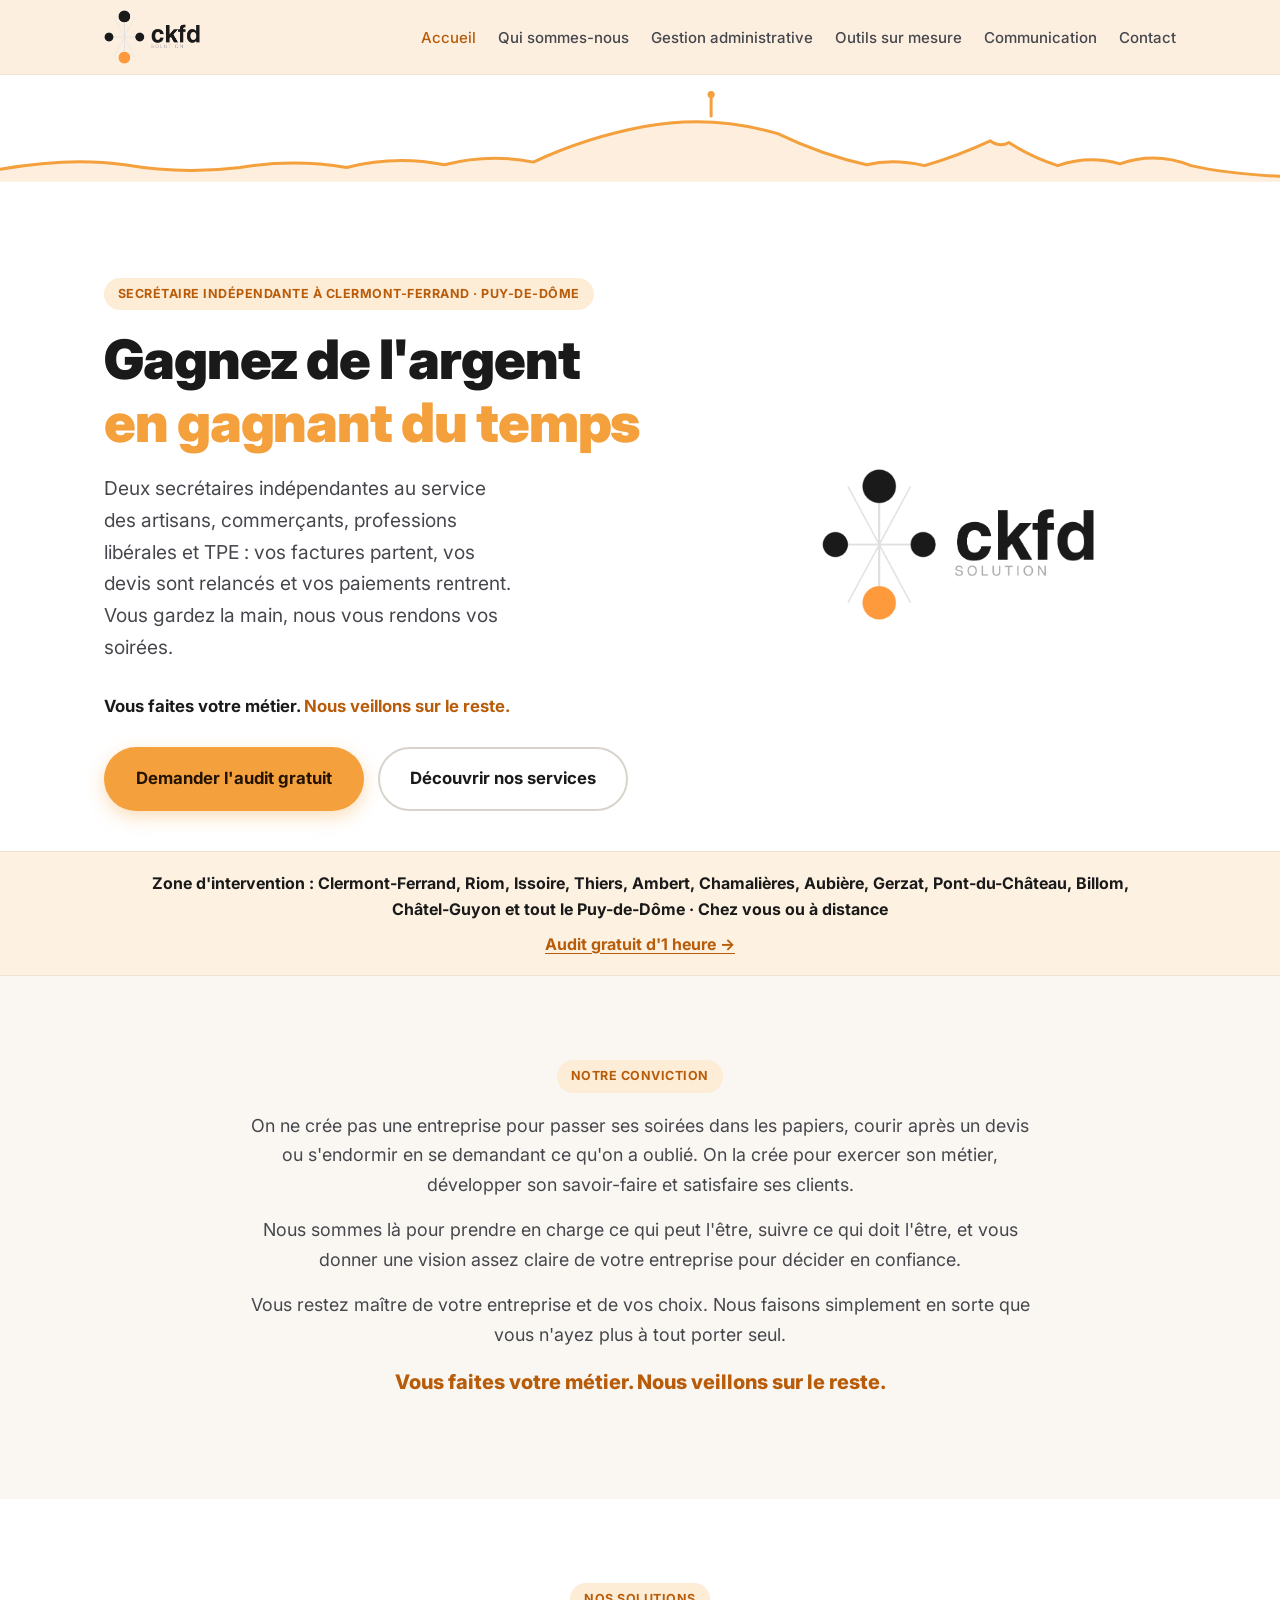
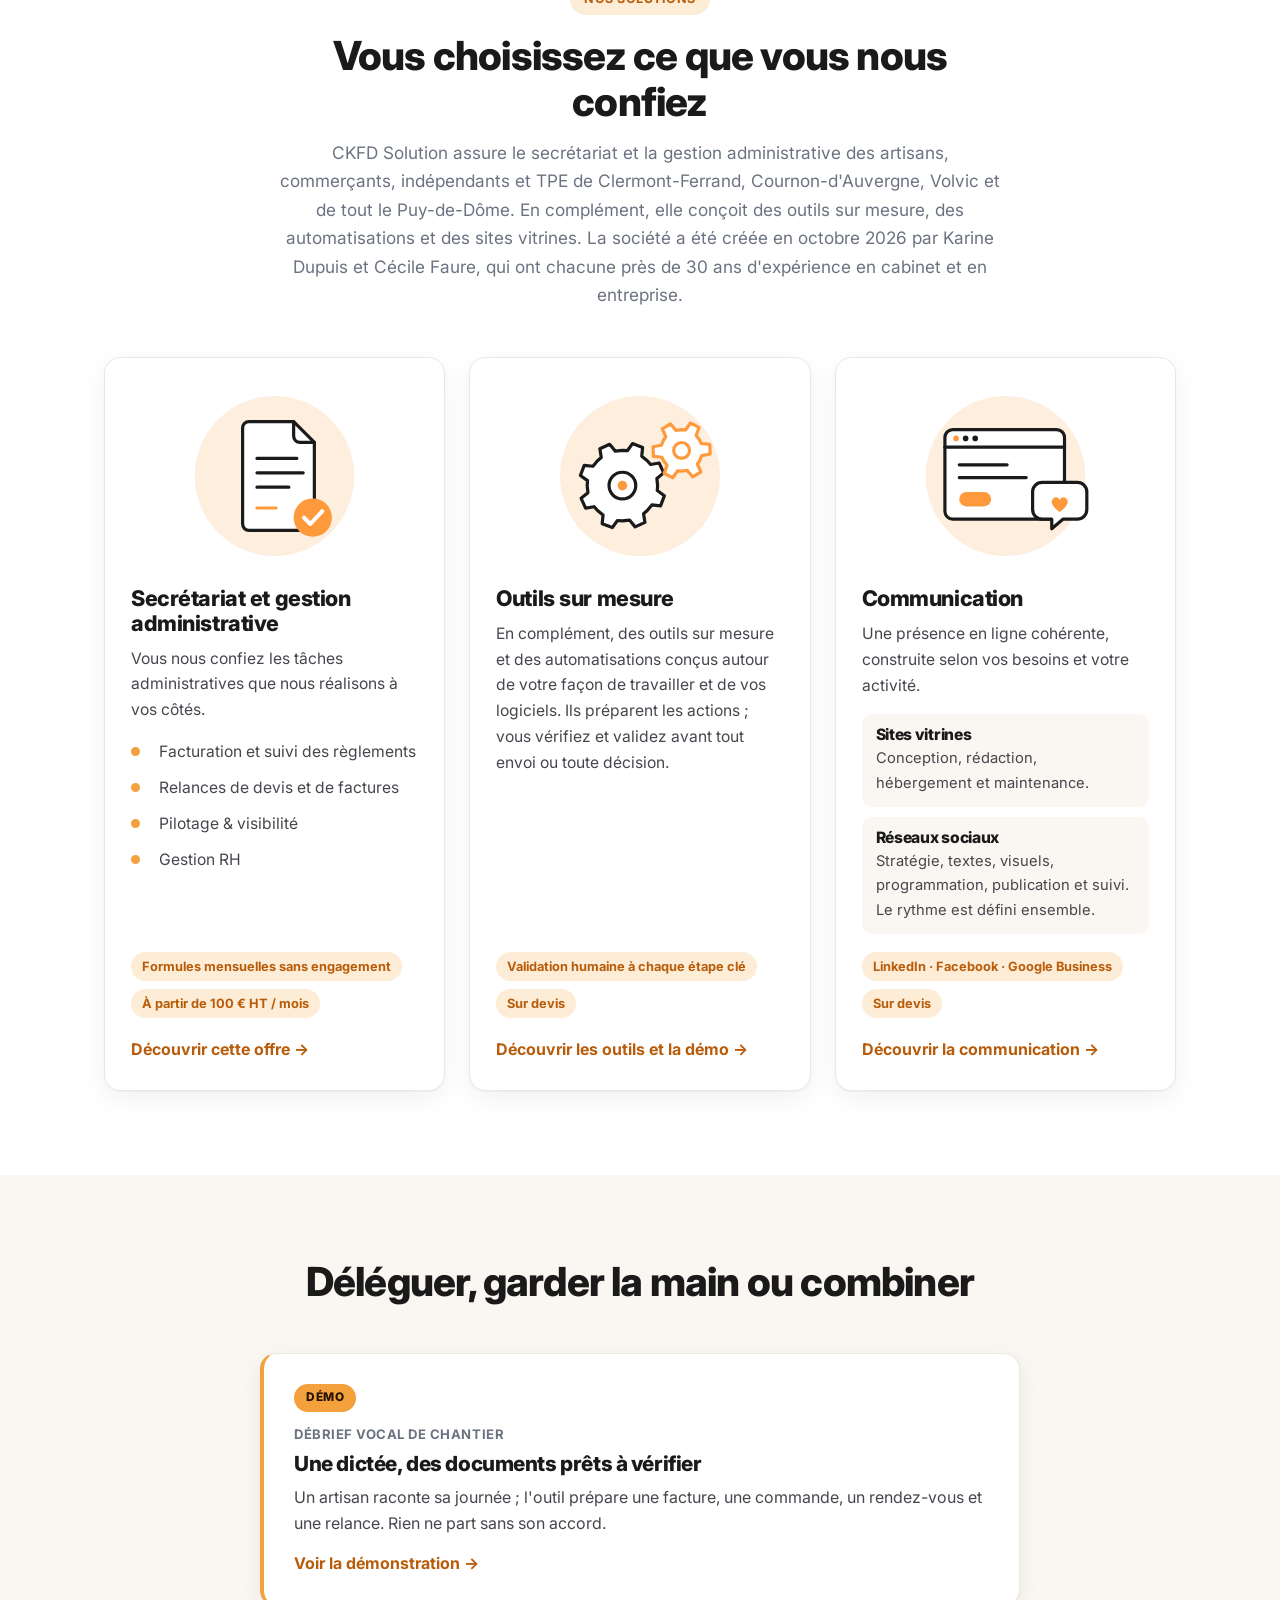
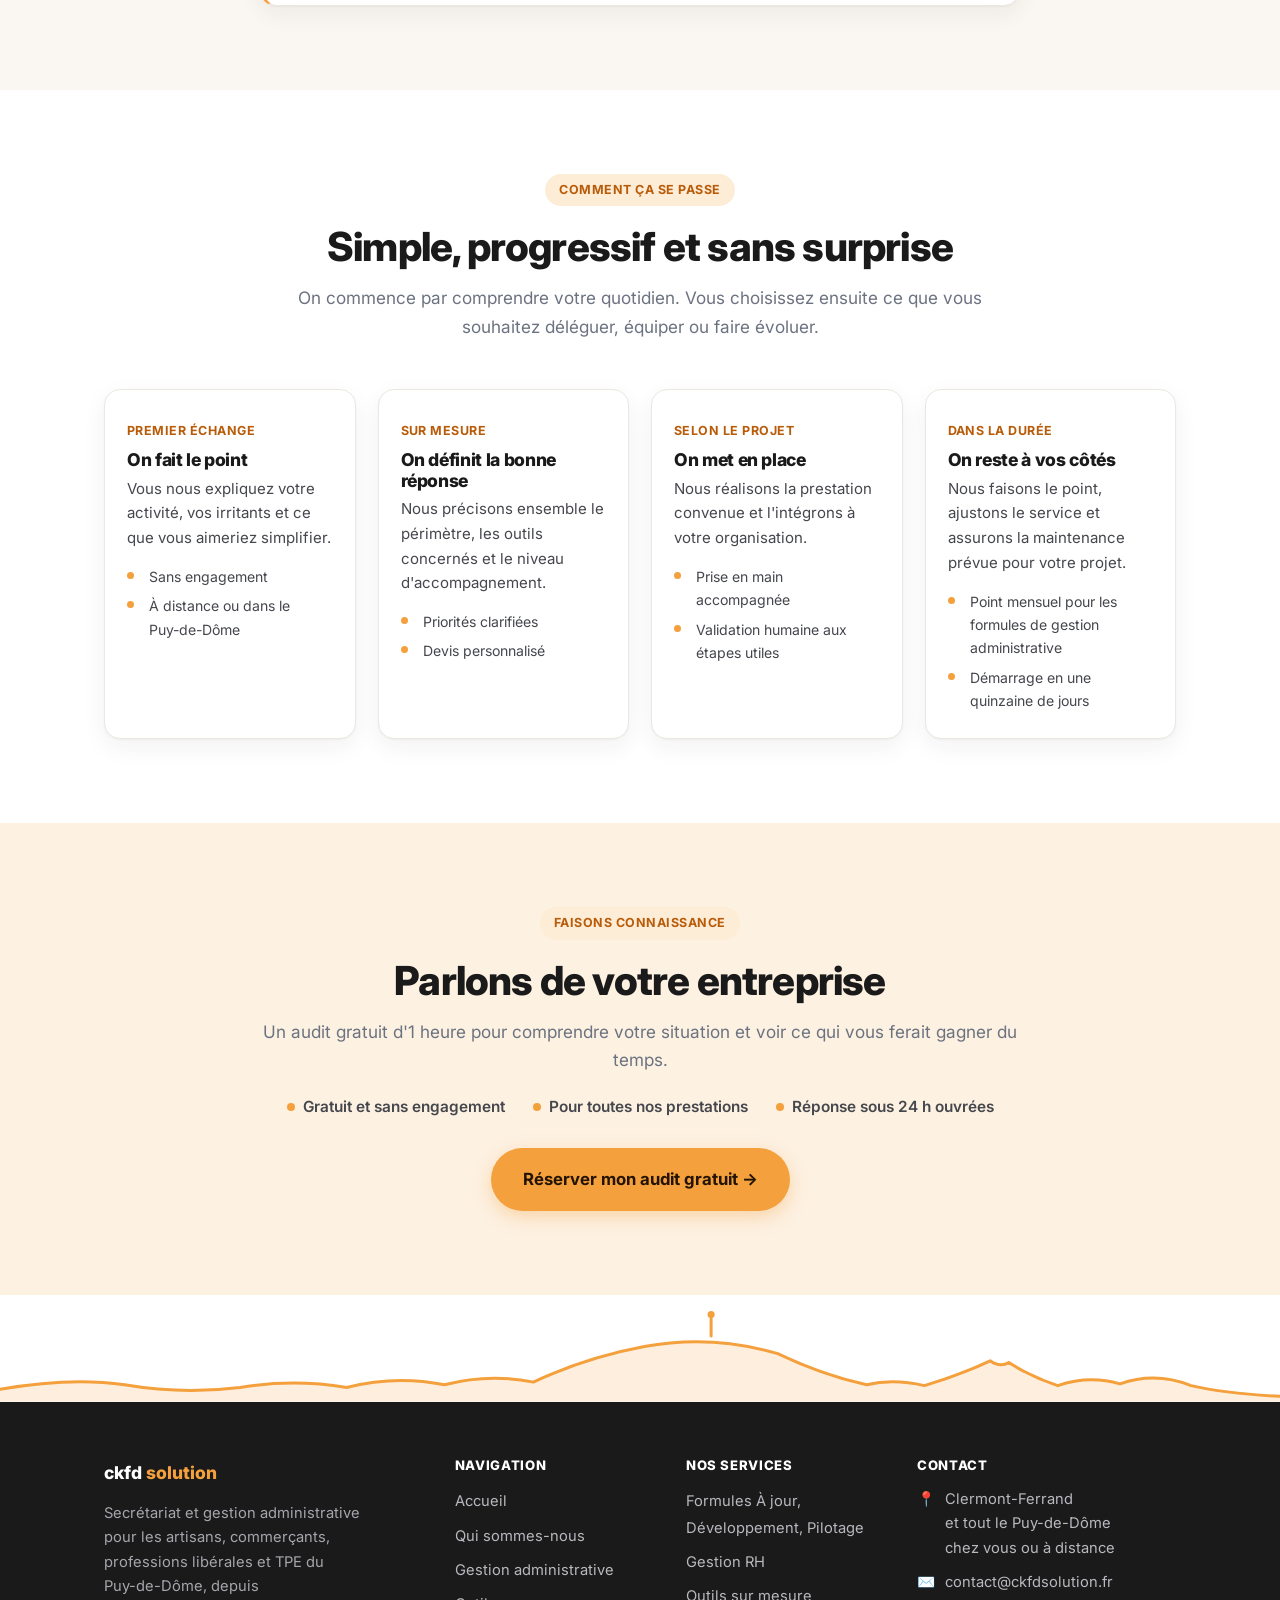
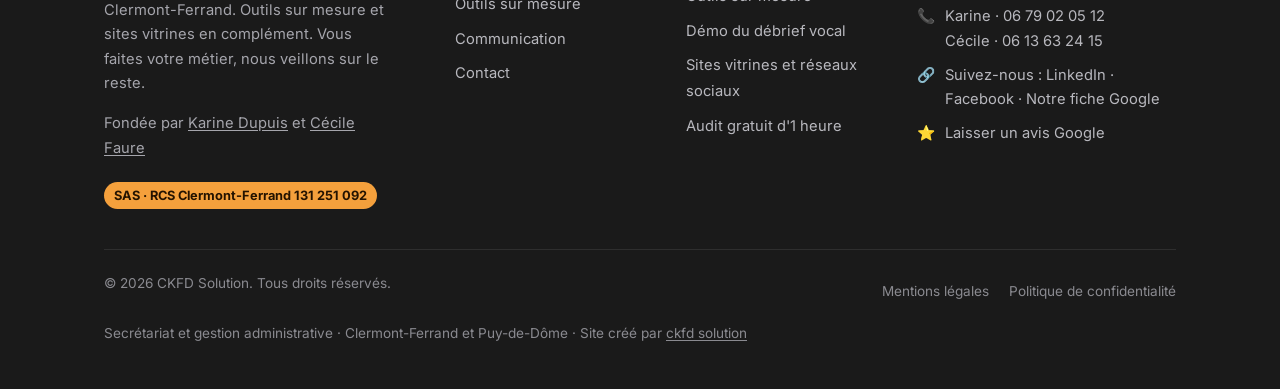
==== commit 050c1c4a: "Accueil : phrase de présentation avec Cournon-d'Auvergne et Volvic, près de 30 ans d'expérience chac" ====
--- a/index.html
+++ b/index.html
@@ -35,7 +35,7 @@
     "url": "https://www.ckfdsolution.fr/",
     "logo": "https://www.ckfdsolution.fr/assets/logo-ckfd.png",
     "image": "https://www.ckfdsolution.fr/assets/karine-cecile.jpg",
-    "description": "CKFD Solution assure le secrétariat et la gestion administrative des artisans, commerçants, indépendants et TPE du Puy-de-Dôme, depuis Clermont-Ferrand. En complément, elle conçoit des outils sur mesure, des automatisations et des sites vitrines. La société a été créée en octobre 2026 par Karine Dupuis et Cécile Faure, qui cumulent plus de 55 ans d'expérience en cabinet et en entreprise. Formules dès 100 € HT par mois.",
+    "description": "CKFD Solution assure le secrétariat et la gestion administrative des artisans, commerçants, indépendants et TPE de Clermont-Ferrand, Cournon-d'Auvergne, Volvic et de tout le Puy-de-Dôme. En complément, elle conçoit des outils sur mesure, des automatisations et des sites vitrines. La société a été créée en octobre 2026 par Karine Dupuis et Cécile Faure, qui ont chacune près de 30 ans d'expérience en cabinet et en entreprise.",
     "slogan": "Vous faites votre métier. Nous veillons sur le reste.",
     "foundingDate": "2026-10-08",
     "email": "contact@ckfdsolution.fr",
@@ -314,7 +314,7 @@
     <div class="section-head">
       <div class="tag">Nos solutions</div>
       <h2 class="section-title">Vous choisissez ce que vous nous confiez</h2>
-      <p class="section-subtitle">CKFD Solution assure le secrétariat et la gestion administrative des artisans, commerçants, indépendants et TPE du <span class="nowrap">Puy-de-Dôme</span>, depuis <span class="nowrap">Clermont-Ferrand</span>. En complément, elle conçoit des outils sur mesure, des automatisations et des sites vitrines. La société a été créée en octobre 2026 par Karine Dupuis et Cécile Faure, qui cumulent plus de 55 ans d'expérience en cabinet et en entreprise. Formules dès 100 € HT par mois.</p>
+      <p class="section-subtitle">CKFD Solution assure le secrétariat et la gestion administrative des artisans, commerçants, indépendants et TPE de <span class="nowrap">Clermont-Ferrand</span>, <span class="nowrap">Cournon-d'Auvergne</span>, Volvic et de tout le <span class="nowrap">Puy-de-Dôme</span>. En complément, elle conçoit des outils sur mesure, des automatisations et des sites vitrines. La société a été créée en octobre 2026 par Karine Dupuis et Cécile Faure, qui ont chacune près de 30 ans d'expérience en cabinet et en entreprise.</p>
     </div>
     <div class="services-grid">
       <article class="service-card reveal">
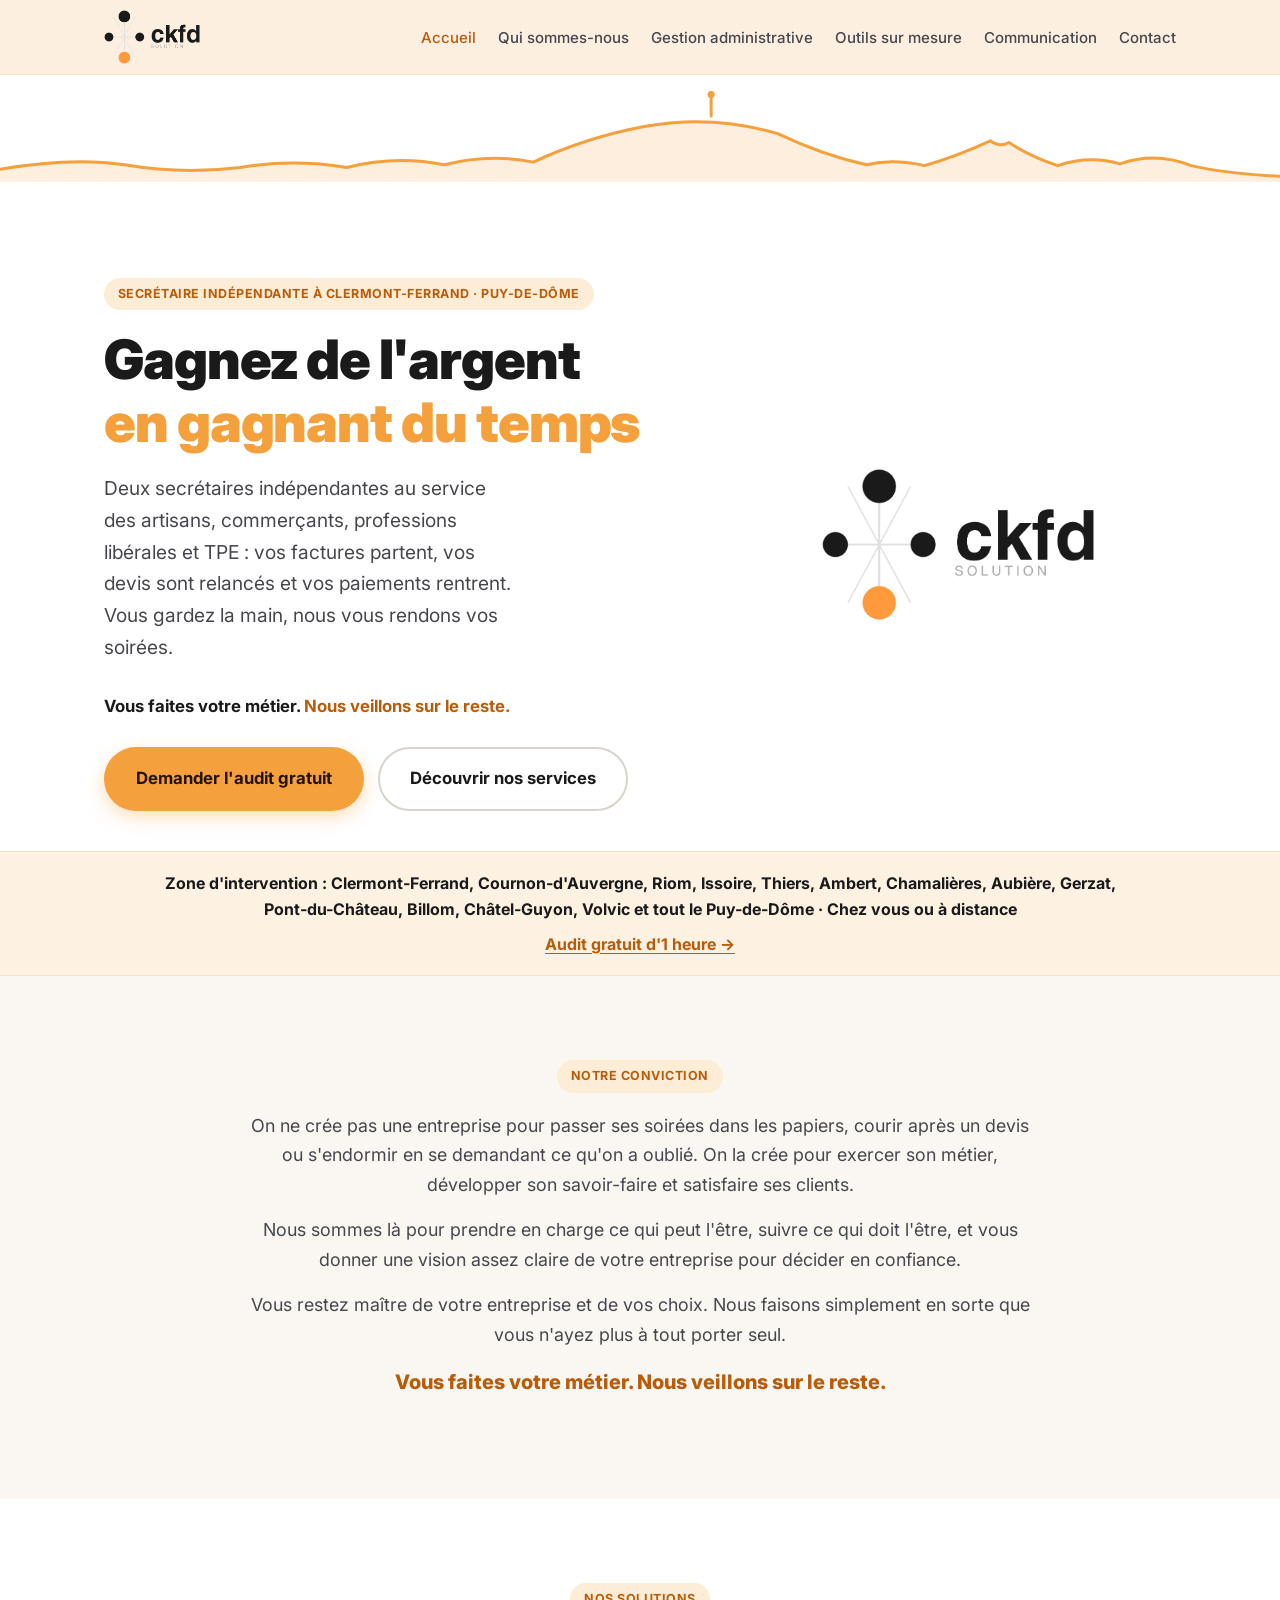
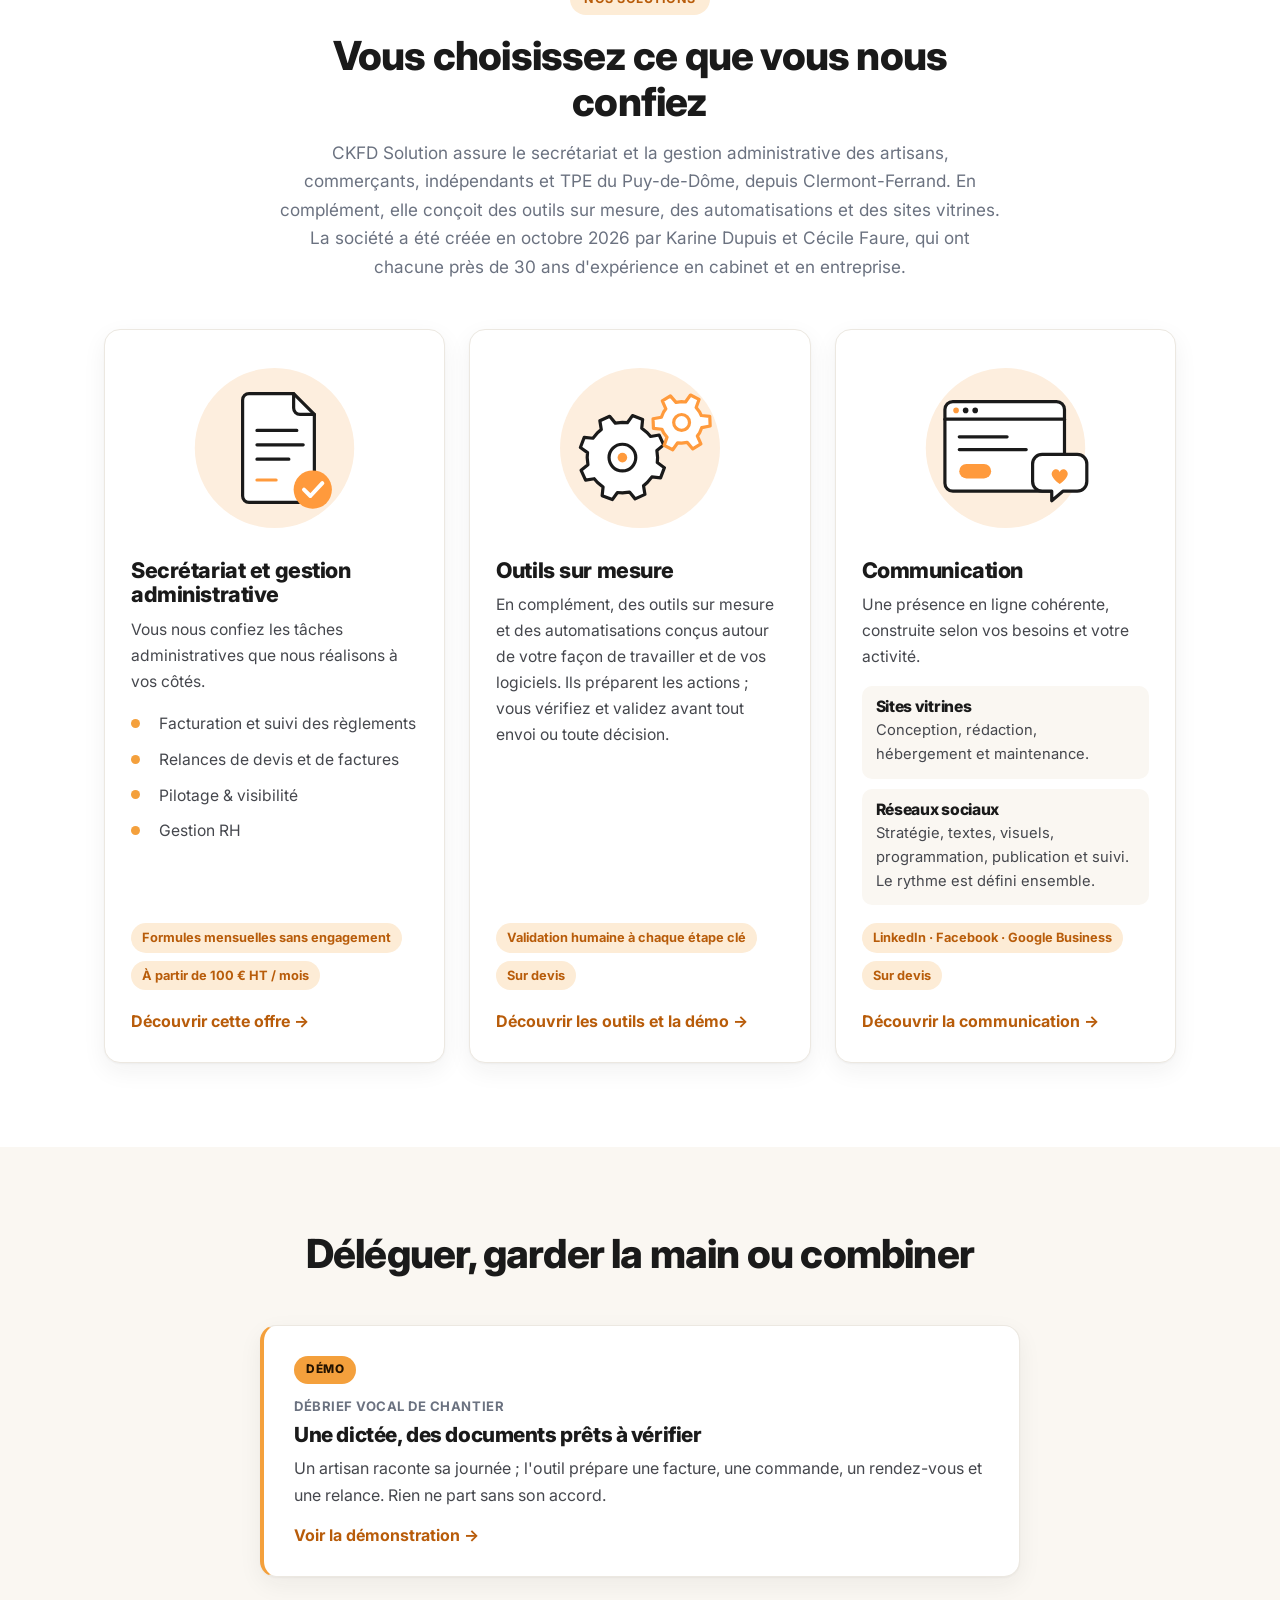
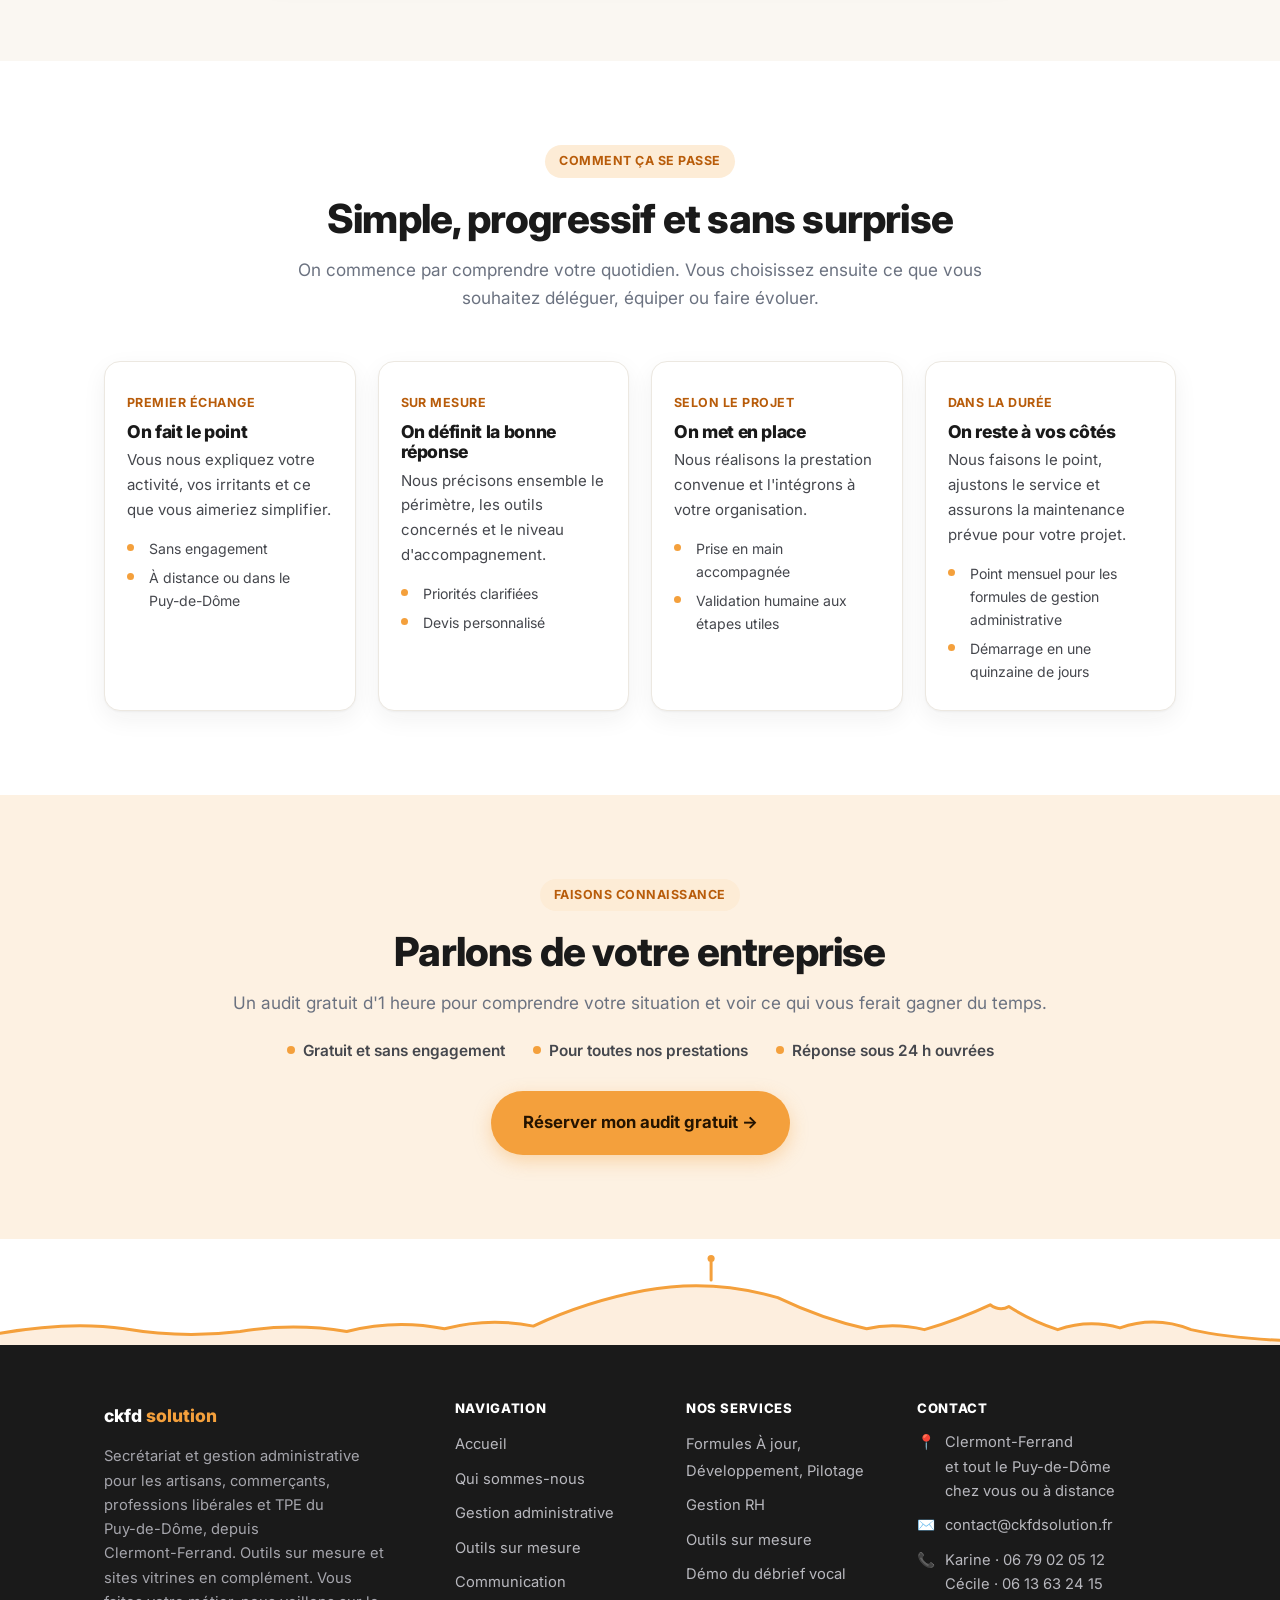
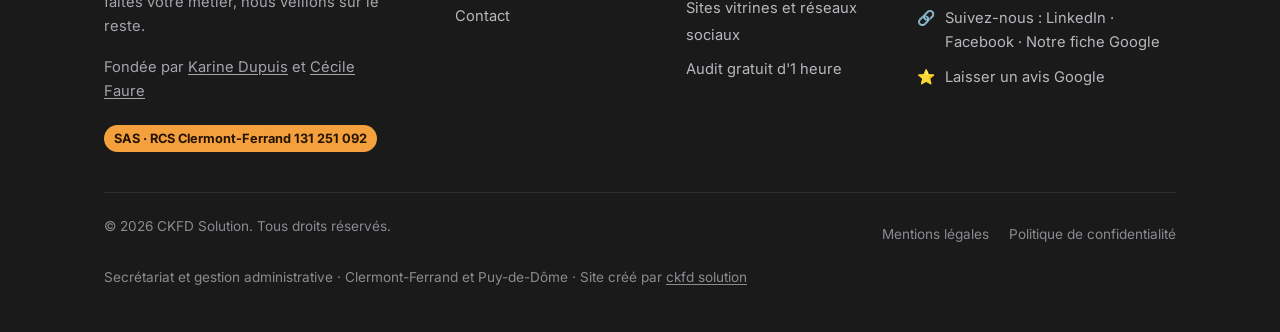
==== commit c956a7eb: "Accueil : Cournon-d'Auvergne et Volvic dans le bandeau de zone et areaServed ; phrase de présentatio" ====
--- a/index.html
+++ b/index.html
@@ -35,7 +35,7 @@
     "url": "https://www.ckfdsolution.fr/",
     "logo": "https://www.ckfdsolution.fr/assets/logo-ckfd.png",
     "image": "https://www.ckfdsolution.fr/assets/karine-cecile.jpg",
-    "description": "CKFD Solution assure le secrétariat et la gestion administrative des artisans, commerçants, indépendants et TPE de Clermont-Ferrand, Cournon-d'Auvergne, Volvic et de tout le Puy-de-Dôme. En complément, elle conçoit des outils sur mesure, des automatisations et des sites vitrines. La société a été créée en octobre 2026 par Karine Dupuis et Cécile Faure, qui ont chacune près de 30 ans d'expérience en cabinet et en entreprise.",
+    "description": "CKFD Solution assure le secrétariat et la gestion administrative des artisans, commerçants, indépendants et TPE du Puy-de-Dôme, depuis Clermont-Ferrand. En complément, elle conçoit des outils sur mesure, des automatisations et des sites vitrines. La société a été créée en octobre 2026 par Karine Dupuis et Cécile Faure, qui ont chacune près de 30 ans d'expérience en cabinet et en entreprise.",
     "slogan": "Vous faites votre métier. Nous veillons sur le reste.",
     "foundingDate": "2026-10-08",
     "email": "contact@ckfdsolution.fr",
@@ -55,6 +55,10 @@
       },
       {
         "@type": "City",
+        "name": "Cournon-d'Auvergne"
+      },
+      {
+        "@type": "City",
         "name": "Riom"
       },
       {
@@ -92,6 +96,10 @@
       {
         "@type": "City",
         "name": "Châtel-Guyon"
+      },
+      {
+        "@type": "City",
+        "name": "Volvic"
       },
       {
         "@type": "AdministrativeArea",
@@ -286,7 +294,7 @@
 <!-- ===== ZONE D'INTERVENTION ===== -->
 <section class="coverage-strip" aria-label="Zone d'intervention">
   <div class="container">
-    <p>Zone d'intervention : <span class="nowrap">Clermont-Ferrand</span>, Riom, Issoire, Thiers, Ambert, Chamalières, Aubière, Gerzat, <span class="nowrap">Pont-du-Château</span>, Billom, <span class="nowrap">Châtel-Guyon</span> et tout le <span class="nowrap">Puy-de-Dôme</span><span class="coverage-sep"> · </span><br class="coverage-break"><span class="nowrap">Chez vous ou à distance</span></p>
+    <p>Zone d'intervention : <span class="nowrap">Clermont-Ferrand</span>, <span class="nowrap">Cournon-d'Auvergne</span>, Riom, Issoire, Thiers, Ambert, Chamalières, Aubière, Gerzat, <span class="nowrap">Pont-du-Château</span>, Billom, <span class="nowrap">Châtel-Guyon</span>, Volvic et tout le <span class="nowrap">Puy-de-Dôme</span><span class="coverage-sep"> · </span><br class="coverage-break"><span class="nowrap">Chez vous ou à distance</span></p>
     <a href="contact.html">Audit gratuit d'1 heure →</a>
   </div>
 </section>
@@ -314,7 +322,7 @@
     <div class="section-head">
       <div class="tag">Nos solutions</div>
       <h2 class="section-title">Vous choisissez ce que vous nous confiez</h2>
-      <p class="section-subtitle">CKFD Solution assure le secrétariat et la gestion administrative des artisans, commerçants, indépendants et TPE de <span class="nowrap">Clermont-Ferrand</span>, <span class="nowrap">Cournon-d'Auvergne</span>, Volvic et de tout le <span class="nowrap">Puy-de-Dôme</span>. En complément, elle conçoit des outils sur mesure, des automatisations et des sites vitrines. La société a été créée en octobre 2026 par Karine Dupuis et Cécile Faure, qui ont chacune près de 30 ans d'expérience en cabinet et en entreprise.</p>
+      <p class="section-subtitle">CKFD Solution assure le secrétariat et la gestion administrative des artisans, commerçants, indépendants et TPE du <span class="nowrap">Puy-de-Dôme</span>, depuis <span class="nowrap">Clermont-Ferrand</span>. En complément, elle conçoit des outils sur mesure, des automatisations et des sites vitrines. La société a été créée en octobre 2026 par Karine Dupuis et Cécile Faure, qui ont chacune près de 30 ans d'expérience en cabinet et en entreprise.</p>
     </div>
     <div class="services-grid">
       <article class="service-card reveal">
--- a/styles.css
+++ b/styles.css
@@ -505,3 +505,13 @@
   .btn { white-space: normal; text-align: center; }
   .btn-lg { padding: 14px 22px; }
 }
+
+/* Gestion administrative, en-tête : le grand titre tient sur 2 lignes sur ordinateur */
+.section-head-wide { max-width: 860px; }
+@media (min-width: 900px) { .title-line { white-space: nowrap; } }
+
+/* Accueil, bas de page : la phrase sur l'audit gratuit tient sur une ligne sur ordinateur */
+@media (min-width: 900px) {
+  #audit .cta-box { max-width: 900px; }
+  #audit .cta-box .section-subtitle { white-space: nowrap; }
+}
